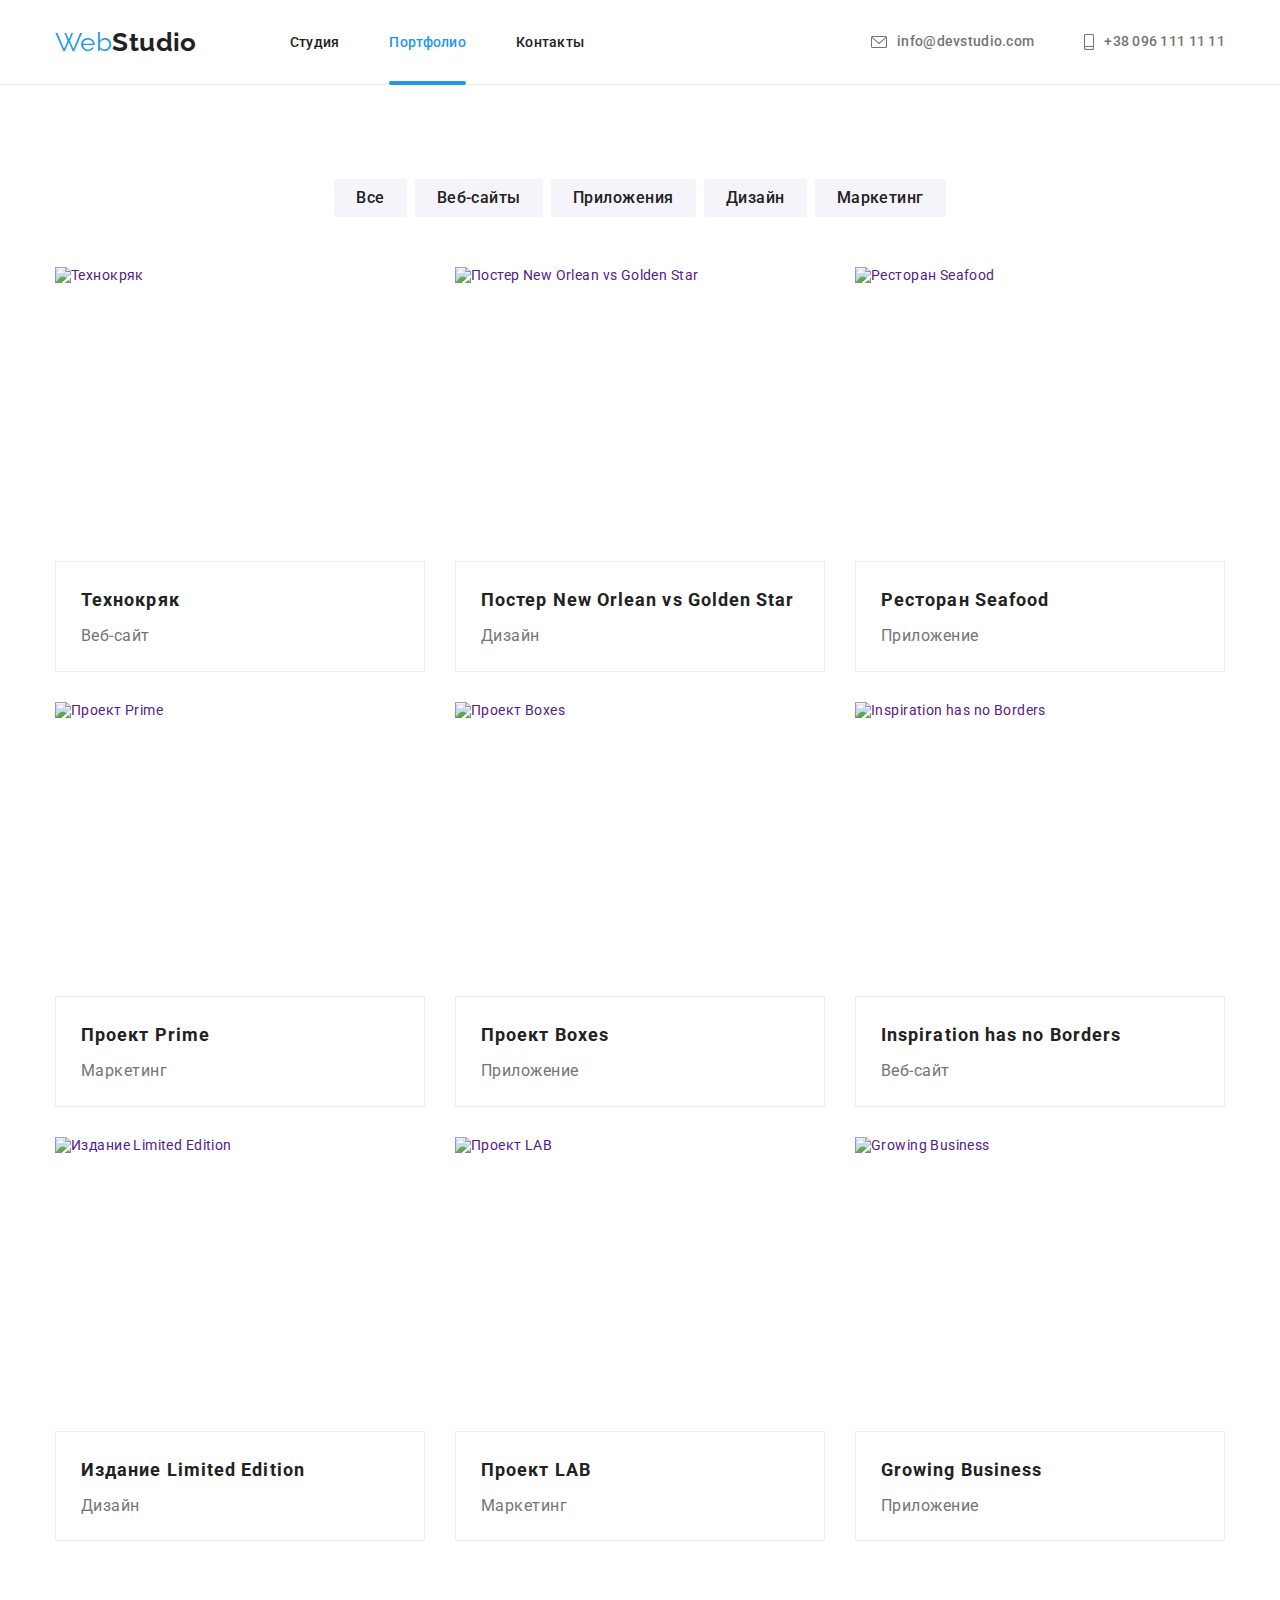
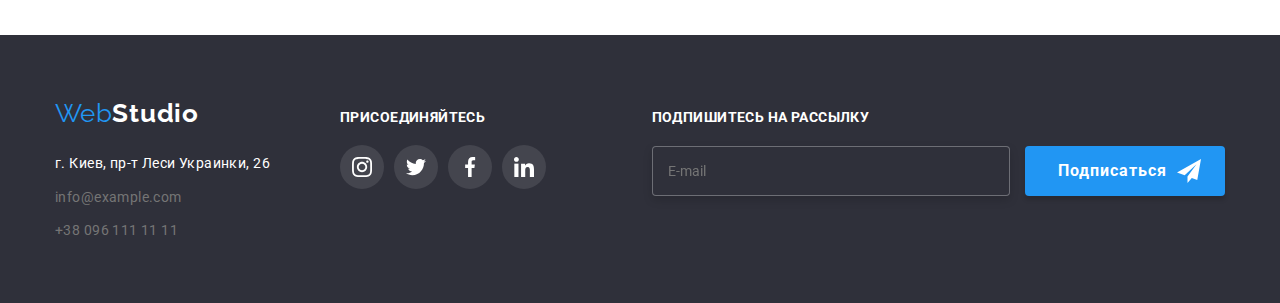
==== portfolio.html @ 35d1d3b9 "р" ====
<!DOCTYPE html>
<html lang="ru">
<head>
    <meta charset="UTF-8">
    <meta http-equiv="X-UA-Compatible" content="IE=edge">
    <meta name="viewport" content="width=device-width, initial-scale=1.0">
    
    <link rel="preconnect" href="https://fonts.googleapis.com">
    <link rel="preconnect" href="https://fonts.gstatic.com" crossorigin>
    <link href="https://fonts.googleapis.com/css2?family=Raleway:wght@700&family=Roboto:wght@400;500;700;900&display=swap" rel="stylesheet"> 
    <link rel="stylesheet" href="https://cdnjs.cloudflare.com/ajax/libs/modern-normalize/1.1.0/modern-normalize.min.css">
    
<link rel="stylesheet" href="./css/main.css">

    <title>Web-Studia-Portfolio</title>
</head>
<body>
    <header class="header-portfolio">
        <div class="container header-container">
                <nav class="portfolio-nav">
                    <a class="portfolio-nav__item" href="">
                        <span class="portfolio-nav__logo">Web</span><span class="portfolio-nav__black">Studio</span>
                    </a>
                    <ul class="portfolio-page">
                        <li class="portfolio-page__item"><a class="portfolio-page__link" href="./index.html">Студия</a> </li>
                        <li class="portfolio-page__item"><a class="portfolio" href="./portfolio.html">Портфолио</a></li>
                        <li class="portfolio-page__item"><a class="portfolio-page__link" href="">Контакты</a></li>
                    </ul>
                </nav> 
                <ul class="contact-portfolio">
                    <li class="contact-portfolio__item"><a class="contact-portfolio__contact" href="meilto:info@devstudio.com">
                        <svg class="menu-contact__email">
                            <use href="./img/sprite.svg#email"></use>
                        </svg>
                        info@devstudio.com</a></li>
                    <li class="contact-portfolio__item"><a class="contact-portfolio__contact" href="tel:+380961111111">
                        <svg class="menu-contact__phone">
                            <use href="./img/sprite.svg#phone"></use>
                        </svg>
                        +38 096 111 11 11</a>
                </ul>
        </div>
      </header>
    <main>
        <section class="section">
            <div class="container">
                <h1 class="menu-portfolio">Меню</h1>
            <ul class="portfolio-button">
                <li class="portfolio-button__item"><button class="portfolio-button__link" type="button">Все</button></li>
                <li class="portfolio-button__item"><button class="portfolio-button__link" type="button">Веб-сайты</button></li>
                <li class="portfolio-button__item"><button class="portfolio-button__link" type="button">Приложения</button></li>
                <li class="portfolio-button__item"><button class="portfolio-button__link" type="button">Дизайн</button></li>
                <li class="portfolio-button__item"><button class="portfolio-button__link" type="button">Маркетинг</button></li>
            </ul>
                        <ul class="picture-portfolio">
                            <li class="picture-portfolio__item">
                                <a class="picture-portfolio__href picture-portfolio__style" href="">
                                    <div class="picture-portfolio__link">
                                        <img class="picture-portfolio__img" src="./img/img.jpg" alt="Технокряк">
                                        <p class="picture-portfolio__description">
                                            Ресурс предлагает комплексные предложения с разным уровнем функционала и сервисов. Все это позволит посетителю получить исчерпывающие сведения о компании или частном лице.
                                        </p>
                                    </div>
                                <div class="picture-portfolio__wrap">
                                <h2 class="picture-portfolio__title">Технокряк</h2>
                                <p class="picture-portfolio__text">Веб-сайт</p>
                                </div>
                            </a>
                            </li>

                            <li class="picture-portfolio__item">
                                <a class="picture-portfolio__href picture-portfolio__style" href="">
                                    <div class="picture-portfolio__link">
                                        <img class="picture-portfolio__img" src="./img/img2.jpg" alt="Постер New Orlean vs Golden Star">
                                        <p class="picture-portfolio__description">
                                            Ресурс предлагает комплексные предложения с разным уровнем функционала и сервисов. Все это позволит посетителю получить исчерпывающие сведения о компании или частном лице.
                                        </p>
                                    </div>
                                <div class="picture-portfolio__wrap">
                                <h2 class="picture-portfolio__title">Постер New Orlean vs Golden Star</h2>
                                <p class="picture-portfolio__text">Дизайн</p>
                                </div>
                            </a>
                            </li>

                            <li class="picture-portfolio__item">
                                <a class="picture-portfolio__href picture-portfolio__style" href="">
                                    <div class="picture-portfolio__link">
                                        <img class="picture-portfolio__img" src="./img/img3.jpg" alt="Ресторан Seafood">
                                        <p class="picture-portfolio__description">
                                            Ресурс предлагает комплексные предложения с разным уровнем функционала и сервисов. Все это позволит посетителю получить исчерпывающие сведения о компании или частном лице.
                                        </p>
                                    </div>
                                <div class="picture-portfolio__wrap">
                                <h2 class="picture-portfolio__title">Ресторан Seafood</h2>
                                <p class="picture-portfolio__text">Приложение</p>
                                </div>
                            </a>
                            </li>

                            <li class="picture-portfolio__item">
                                <a class="picture-portfolio__href picture-portfolio__style" href="">
                                    <div class="picture-portfolio__link">
                                        <img class="picture-portfolio__img" src="./img/img4.jpg" alt="Проект Prime">
                                        <p class="picture-portfolio__description">
                                            Ресурс предлагает комплексные предложения с разным уровнем функционала и сервисов. Все это позволит посетителю получить исчерпывающие сведения о компании или частном лице.
                                        </p>
                                    </div>
                                <div class="picture-portfolio__wrap">
                                <h2 class="picture-portfolio__title">Проект Prime</h2>
                                <p class="picture-portfolio__text">Маркетинг</p>
                                </div>
                            </a>
                            </li>  

                            <li class="picture-portfolio__item">
                                <a class="picture-portfolio__href picture-portfolio__style" href="">
                                    <div class="picture-portfolio__link">
                                        <img class="picture-portfolio__img" src="./img/img6.jpg" alt="Проект Boxes">
                                        <p class="picture-portfolio__description">
                                            Ресурс предлагает комплексные предложения с разным уровнем функционала и сервисов. Все это позволит посетителю получить исчерпывающие сведения о компании или частном лице.
                                        </p>
                                    </div>
                                <div class="picture-portfolio__wrap">
                                <h2 class="picture-portfolio__title">Проект Boxes</h2>
                                <p class="picture-portfolio__text">Приложение</p>
                                </div>
                            </a>
                            </li>    
                            <li class="picture-portfolio__item">
                                <a class="picture-portfolio__href picture-portfolio__style" href="">
                                    <div class="picture-portfolio__link">
                                        <img class="picture-portfolio__img" src="./img/img5.jpg" alt="Inspiration has no Borders">
                                        <p class="picture-portfolio__description">
                                            Ресурс предлагает комплексные предложения с разным уровнем функционала и сервисов. Все это позволит посетителю получить исчерпывающие сведения о компании или частном лице.
                                        </p>
                                    </div>
                                <div class="picture-portfolio__wrap">
                                <h2 class="picture-portfolio__title">Inspiration has no Borders</h2>
                                <p class="picture-portfolio__text">Веб-сайт</p>
                                </div>
                            </a>
                            </li>                                                        
                            <li class="picture-portfolio__item">
                                <a class="picture-portfolio__href picture-portfolio__style" href="">
                                    <div class="picture-portfolio__link">
                                        <img class="picture-portfolio__img" src="./img/img7.jpg" alt="Издание Limited Edition">
                                        <p class="picture-portfolio__description">
                                            Ресурс предлагает комплексные предложения с разным уровнем функционала и сервисов. Все это позволит посетителю получить исчерпывающие сведения о компании или частном лице.
                                        </p>
                                    </div>
                                <div class="picture-portfolio__wrap">
                                <h2 class="picture-portfolio__title">Издание Limited Edition</h2>
                                <p class="picture-portfolio__text">Дизайн</p>
                                </div>
                            </a>
                            </li>        
                            <li class="picture-portfolio__item">
                                <a class="picture-portfolio__href picture-portfolio__style" href="">
                                    <div class="picture-portfolio__link">
                                        <img class="picture-portfolio__img" src="./img/img8.jpg" alt="Проект LAB">
                                        <p class="picture-portfolio__description">
                                            Ресурс предлагает комплексные предложения с разным уровнем функционала и сервисов. Все это позволит посетителю получить исчерпывающие сведения о компании или частном лице.
                                        </p>
                                    </div>
                                <div class="picture-portfolio__wrap">
                                <h2 class="picture-portfolio__title">Проект LAB</h2>
                                <p class="picture-portfolio__text">Маркетинг</p>
                                </div>
                            </a>
                            </li>
                            <li class="picture-portfolio__item">
                                <a class="picture-portfolio__href picture-portfolio__style" href="">
                                    <div class="picture-portfolio__link">
                                        <img class="picture-portfolio__img" src="./img/img9.jpg" alt="Growing Business">
                                        <p class="picture-portfolio__description">
                                            Ресурс предлагает комплексные предложения с разным уровнем функционала и сервисов. Все это позволит посетителю получить исчерпывающие сведения о компании или частном лице.
                                        </p>
                                    </div>
                                <div class="picture-portfolio__wrap">
                                <h2 class="picture-portfolio__title">Growing Business</h2>
                                <p class="picture-portfolio__text">Приложение</p>
                                </div>
                            </a>
                            </li> 

                    </ul>
                </div>
                </section>
    </main>
    <footer class="footer">
        <div class="container social-section">
            <div class="footer-iner">
                <a class="footer-iner__main" href="">
                    <span class="footer-iner__footer">Web</span><span class="footer-iner__white-footer">Studio</span>
                </a>
                    <address>
                        <ul class="footer-contact">
                            <li class="footer-contact__item"><a class="footer-contact__address" href="addressг.Киев,пр-тЛесиУкраинки,2">г. Киев, пр-т Леси Украинки, 26</a> </li>
                            <li class="footer-contact__item"><a class="footer-contact__contact" href="meilto:info@example.com">info@example.com</a></li>
                            <li class="footer-contact__item"><a class="footer-contact__contact" href="tel;+380961111111">+38 096 111 11 11</a>
                        </ul>
                    </address>
                </div>
                    <div class="social-wrap">
                        <p class="title-social">присоединяйтесь</p>
                    <ul class="social-footer">
                        <li class="social-footer__list">
                            <a href="" class="social-footer__link">
                                <svg class="social-footer__icon">
                                    <use href="./img/sprite.svg#instagram"></use>
                                </svg>
                            </a>
                        </li>
                        <li class="social-footer__list">
                            <a href="" class="social-footer__link">
                                <svg class="social-footer__icon">
                                    <use  href="./img/sprite.svg#twitter"></use>
                                </svg>
                            </a>
                        </li>
                        <li class="social-footer__list">
                            <a href="" class="social-footer__link">
                                <svg class="social-footer__icon">
                                    <use href="./img/sprite.svg#faceebok"></use>
                                </svg>
                            </a>
                        </li>
                        <li class="social-footer__icon">
                            <a href="" class="social-footer__link">
                                <svg class="social-footer__icon">
                                    <use  href="./img/sprite.svg#linkedin"></use>
                                </svg>
                            </a>
                        </li>
                    </ul>
                    </div>
                    <form class="subscride">
                            <p class="subscride__text">Подпишитесь на рассылку</p>
                            <label for="email"></label>     
                                <input class="subscride__input" type="email" name="email" id="email" placeholder="E-mail">
                            <button type="submit" class="subscride__button">
                               <span class="subscride__click">Подписаться
                                   <svg class="subscride__icon">
                                       <use href="./img/sprite.svg#subscribe"></use>
                                   </svg>
                               </span>
                            </button>
                    </form>
        </div>
    </footer>

</body>
---- css/main.css ----
/* base*/
:root {
  --main-font:"Raleway", sans-serif;
  --title-font: "Roboto", sans-serif;
  --text-color: #212121 ;
  --title-color: #FFFFFF;
  --main-color: #757575;
  --accent-color: #2196F3;
  --work-fon:#2F303ACC;
  --button-color: #F5F4FA;
  --rgba-color:rgba(255, 255, 255, 0.6);
  --icon-color: #AFB1B8;
  --fon-color:#2F303A;
  --border-header:#ECECEC;
  --picture-fon:#2196F3E5;
  --border-picture: #EEEEEE;
  --modal-color:#0000001A;
  --button-modal:#188CE8;
}

body {
  font-family: "Roboto", sans-serif;
  /*font-family: 'Raleway', sans-serif;*/
  color: var(--text-color);
  background-color: var(--title-color);
  font-size: 14px;
  letter-spacing: 0.03em;
}

*,
*::before,
*::after {
  -webkit-box-sizing: border-box;
          box-sizing: border-box;
}

ul {
  padding: 0;
  margin: 0;
  list-style-type: none;
}

h1, h2, h3, h4, h5, h6, p {
  padding: 0;
  margin: 0;
}

.container {
  width: 1200px;
  padding-left: 15px;
  padding-right: 15px;
  margin-left: auto;
  margin-right: auto;
}

.section {
  padding: 94px 0;
}

/* components*/
.logo-nav {
  display: -webkit-box;
  display: -ms-flexbox;
  display: flex;
  -webkit-box-align: center;
      -ms-flex-align: center;
          align-items: center;
}
.logo-nav__item {
  display: inline-block;
  margin-right: 93px;
  text-decoration: none;
  padding-top: 24px;
  padding-bottom: 24px;
}
.logo-nav__logo {
  font-family: "Raleway", sans-serif;
  font-size: 26px;
  line-height: 1.2;
  -ms-flex-negative: 0;
      flex-shrink: 0;
  color: var(--accent-color);
}
.logo-nav__black {
  font-weight: 700;
  font-family: "Raleway", sans-serif;
  font-size: 26px;
  Line-height: 1.4;
  color: var(--text-color);
}

/* CLIENT-SEC */
.client-section {
  background-color: var(--title-color);
  padding-top: 94px;
  padding-bottom: 94px;
}

.client {
  font-style: normal;
  font-weight: 700;
  font-size: 36px;
  line-height: 42px;
  text-align: center;
  margin-bottom: 50px;
}
.client__form {
  display: -webkit-box;
  display: -ms-flexbox;
  display: flex;
  -webkit-box-pack: justify;
      -ms-flex-pack: justify;
          justify-content: space-between;
}
.client__list:not(:last-child) {
  margin-right: 30px;
}
.client__link {
  display: -webkit-box;
  display: -ms-flexbox;
  display: flex;
  -webkit-box-pack: center;
      -ms-flex-pack: center;
          justify-content: center;
  -webkit-box-align: center;
      -ms-flex-align: center;
          align-items: center;
  width: 170px;
  height: 90px;
  color: var(--accent-color);
  border: 1px solid var(--icon-color);
  border-radius: 4px;
  -webkit-transition: border 250ms cubic-bezier(0.4, 0, 0.2, 1);
  transition: border 250ms cubic-bezier(0.4, 0, 0.2, 1);
}
.client__link:hover, .client__link:focus {
  fill: var(--accent-color);
  border-color: var(--accent-color);
  outline: none;
}
.client__icon {
  fill: var(--icon-color);
  -webkit-transition: fill 250ms cubic-bezier(0.4, 0, 0.2, 1);
  transition: fill 250ms cubic-bezier(0.4, 0, 0.2, 1);
}
.client__icon:hover, .client__icon:focus {
  fill: var(--accent-color);
  outline: none;
}
.client__link:hover .client__icon, .client__link:focus .client__icon {
  fill: var(--accent-color);
}

/* CLIENT-SEC */
.modal {
  position: fixed;
  top: 0;
  left: 0;
  width: 100%;
  height: 100%;
  background-color: var(--modal-color);
  z-index: 20;
  opacity: 1;
  -webkit-box-shadow: 0px 1px 3px rgba(0, 0, 0, 0.12), 0px 1px 1px rgba(0, 0, 0, 0.14), 0px 2px 1px rgba(0, 0, 0, 0.2);
          box-shadow: 0px 1px 3px rgba(0, 0, 0, 0.12), 0px 1px 1px rgba(0, 0, 0, 0.14), 0px 2px 1px rgba(0, 0, 0, 0.2);
  border-radius: 4px;
  -webkit-transition: opacity 250ms cubic-bezier(0.4, 0, 0.2, 1) 250ms;
  transition: opacity 250ms cubic-bezier(0.4, 0, 0.2, 1) 250ms;
}
.modal.is-hidden {
  opacity: 0;
  pointer-events: none;
}
.modal.is-hidden .modal-inner {
  -webkit-transform: translate(-50%, -50%) scale(0, 9);
          transform: translate(-50%, -50%) scale(0, 9);
}

.modal-inner {
  position: absolute;
  padding: 40px;
  left: 50%;
  top: 50%;
  -webkit-transform: translate(-50%, -50%) scale(1);
          transform: translate(-50%, -50%) scale(1);
  z-index: 30;
  max-width: 528px;
  width: 100%;
  height: 581px;
  background-color: var(--title-color);
  -webkit-transition: -webkit-transform 250ms cubic-bezier(0.4, 0, 0.2, 1) 250ms;
  transition: -webkit-transform 250ms cubic-bezier(0.4, 0, 0.2, 1) 250ms;
  transition: transform 250ms cubic-bezier(0.4, 0, 0.2, 1) 250ms;
  transition: transform 250ms cubic-bezier(0.4, 0, 0.2, 1) 250ms, -webkit-transform 250ms cubic-bezier(0.4, 0, 0.2, 1) 250ms;
}
.modal-inner__button {
  position: absolute;
  top: 8px;
  right: 8px;
  width: 30px;
  height: 30px;
  background: var(--title-color);
  fill: #000000;
  border: 1px solid rgba(0, 0, 0, 0.1);
  -webkit-box-sizing: border-box;
          box-sizing: border-box;
  border-radius: 50%;
  -webkit-transition: fill 250ms cubic-bezier(0.4, 0, 0.2, 1) 250ms;
  transition: fill 250ms cubic-bezier(0.4, 0, 0.2, 1) 250ms;
}
.modal-inner__button:hover, .modal-inner__button:focus {
  fill: var(--accent-color);
}
.modal-inner__svg {
  width: 11px;
  height: 11px;
  color: var(--text-color);
  -webkit-transition: color 250ms cubic-bezier(0.4, 0, 0.2, 1) 250ms;
  transition: color 250ms cubic-bezier(0.4, 0, 0.2, 1) 250ms;
}
.modal-inner__svg:hover .modal-inner__svg:focus {
  color: var(--accent-color);
}

.modal-form__title {
  font-weight: 700;
  font-size: 20px;
  line-height: 1.15;
  text-align: center;
  letter-spacing: 0.03em;
  color: var(--text-color);
  z-index: 2;
}

/* form-field */
.form-field {
  margin-top: 10px;
  position: relative;
  display: block;
  /* form-field */
}
.form-field .form-field__label {
  color: var(--main-color);
  display: block;
  margin-bottom: 5px;
  font-size: 12px;
  line-height: 1.2;
  /* identical to box height */
  letter-spacing: 0.01em;
  margin-top: 10px;
}
.form-field__input {
  -webkit-box-sizing: border-box;
          box-sizing: border-box;
  width: 100%;
  height: 40px;
  margin-bottom: 10px;
  padding: 11px 12px 11px 42px;
  color: var(--main-color);
  border: 1px solid rgba(33, 33, 33, 0.2);
  border-radius: 4px;
  -webkit-transition: border 250ms cubic-bezier(0.4, 0, 0.2, 1);
  transition: border 250ms cubic-bezier(0.4, 0, 0.2, 1);
  resize: none;
  cursor: pointer;
  display: -webkit-box;
  display: -ms-flexbox;
  display: flex;
  -webkit-box-align: center;
      -ms-flex-align: center;
          align-items: center;
}
.form-field__icon {
  position: absolute;
  top: 31px;
  left: 12px;
  width: 18px;
  height: 18px;
  pointer-events: none;
  color: var(--main-color);
  -webkit-transition: fill 250ms cubic-bezier(0.4, 0, 0.2, 1);
  transition: fill 250ms cubic-bezier(0.4, 0, 0.2, 1);
}
.form-field__input:focus {
  border-color: var(--accent-color);
  outline: none;
}
.form-field__icon:focus {
  fill: var(--accent-color);
  outline: none;
}
.form-field__input:focus + .form-field__icon {
  fill: var(--accent-color);
}
.form-field__texrea {
  padding: 12px 16px;
  resize: none;
  width: 448px;
  height: 120px;
  border: 1px solid rgba(33, 33, 33, 0.2);
  -webkit-box-sizing: border-box;
          box-sizing: border-box;
  border-radius: 4px;
}
.form-field__texrea:focus {
  border-color: var(--accent-color);
  outline: none;
}
.form-field__textarea {
  resize: none;
  width: 448px;
  height: 120px;
  border: 1px solid rgba(33, 33, 33, 0.2);
  -webkit-box-sizing: border-box;
          box-sizing: border-box;
  border-radius: 4px;
}

/* treaty */
.modal-treaty {
  margin-top: 20px;
  /* treaty */
}
.modal-treaty__treaty {
  display: -webkit-box;
  display: -ms-flexbox;
  display: flex;
  -webkit-box-align: center;
      -ms-flex-align: center;
          align-items: center;
  margin-left: 13px;
  margin-bottom: 20px;
  font-size: 14px;
  line-height: 1.714;
  letter-spacing: 0.03em;
  color: var(--main-color);
  cursor: pointer;
}
.modal-treaty__checkbox {
  position: absolute;
  -webkit-appearance: none;
  -moz-appearance: none;
  appearance: none;
}
.modal-treaty__icon {
  display: inline-block;
  width: 16px;
  height: 16px;
  margin-right: 8px;
  border: solid 2px var(--text-color);
  border-radius: 2px;
}
.modal-treaty__checkbox:checked + .modal-treaty__icon {
  border-color: var(--accent-color);
  background-image: url("../img/icons.svg/icon check.svg");
  background-size: contain;
  background-origin: border-box;
}
.modal-treaty__contract {
  margin-left: 5px;
  font-size: 14px;
  line-height: 1.7;
  /* identical to box height, or 171% */
  letter-spacing: 0.03em;
  color: var(--accent-color);
}
.modal-treaty__button {
  font-weight: 700;
  font-size: 16px;
  line-height: 1.9;
  display: -webkit-box;
  display: -ms-flexbox;
  display: flex;
  -webkit-box-align: center;
      -ms-flex-align: center;
          align-items: center;
  text-align: center;
  letter-spacing: 0.06em;
  cursor: pointer;
  border: 0;
  margin-top: 30px;
  padding: 10px 55px;
  margin: auto;
  color: var(--title-color);
  background-color: var(--accent-color);
  -webkit-box-shadow: 0px 4px 4px rgba(0, 0, 0, 0.15);
          box-shadow: 0px 4px 4px rgba(0, 0, 0, 0.15);
  border-radius: 4px;
  -webkit-transition: background-color 250ms cubic-bezier(0.4, 0, 0.2, 1);
  transition: background-color 250ms cubic-bezier(0.4, 0, 0.2, 1);
}
.modal-treaty__button:hover {
  background-color: var(--button-modal);
}

/* treaty */
.href-treaty {
  color: var(--accent-color);
}

/* MODAL-SECTION */
/* SOCIAL */
.social {
  display: -webkit-box;
  display: -ms-flexbox;
  display: flex;
  -webkit-box-pack: justify;
      -ms-flex-pack: justify;
          justify-content: space-between;
}
.social__link {
  width: 44px;
  height: 44px;
  display: -webkit-box;
  display: -ms-flexbox;
  display: flex;
  -webkit-box-pack: center;
      -ms-flex-pack: center;
          justify-content: center;
  -webkit-box-align: center;
      -ms-flex-align: center;
          align-items: center;
  background-color: var(--title-color);
  border-radius: 50%;
  -webkit-transition: background-color 250ms cubic-bezier(0.4, 0, 0.2, 1);
  transition: background-color 250ms cubic-bezier(0.4, 0, 0.2, 1);
}
.social__link:hover, .social__link:focus {
  background-color: var(--accent-color);
  outline: none;
}
.social__link:hover .social__icon, .social__link:focus .social__icon {
  fill: var(--title-color);
}
.social__icon {
  width: 20px;
  height: 20px;
  fill: var(--icon-color);
}
.social__icon:hover {
  fill: var(--title-color);
}

/* social-FOOTER */
.social-section {
  display: -webkit-box;
  display: -ms-flexbox;
  display: flex;
  -webkit-box-align: baseline;
      -ms-flex-align: baseline;
          align-items: baseline;
}

.footer-iner {
  -webkit-box-pack: justify;
      -ms-flex-pack: justify;
          justify-content: space-between;
  -ms-flex-wrap: wrap;
      flex-wrap: wrap;
  margin-right: 70px;
}

/* SOCIAL-FOOTER */
/* layout*/
.menu-command {
  background-color: var(--button-color);
}

.command {
  font-weight: 700;
  font-size: 36px;
  text-align: center;
  color: var(--text-color);
  margin-bottom: 50px;
}
.command__main {
  display: -webkit-box;
  display: -ms-flexbox;
  display: flex;
}
.command__item {
  background: var(--title-color);
  /* material shadow v1 */
  -webkit-box-shadow: 0px 1px 3px rgba(0, 0, 0, 0.12), 0px 1px 1px rgba(0, 0, 0, 0.14), 0px 2px 1px rgba(0, 0, 0, 0.2);
          box-shadow: 0px 1px 3px rgba(0, 0, 0, 0.12), 0px 1px 1px rgba(0, 0, 0, 0.14), 0px 2px 1px rgba(0, 0, 0, 0.2);
  border-radius: 0px 0px 4px 4px;
}
.command__item:not(:last-child) {
  margin-right: 30px;
}
.command__img {
  display: block;
  max-width: 100%;
  height: auto;
}
.command__wrap {
  padding: 30px 32px;
}
.command__name {
  font-weight: 500;
  font-size: 16px;
  line-height: 1.2;
  /* identical to box height */
  text-align: center;
  margin-bottom: 10px;
  color: var(--text-color);
}
.command__profession {
  font-size: 16px;
  line-height: 1.2;
  /* identical to box height */
  text-align: center;
  color: var(--main-color);
  margin-bottom: 16px;
}

.description {
  display: -webkit-box;
  display: -ms-flexbox;
  display: flex;
  -webkit-box-pack: center;
      -ms-flex-pack: center;
          justify-content: center;
}
.description__item {
  width: calc((100% - 90px) / 4);
}
.description__svg {
  display: -webkit-box;
  display: -ms-flexbox;
  display: flex;
  -webkit-box-pack: center;
      -ms-flex-pack: center;
          justify-content: center;
  -webkit-box-align: center;
      -ms-flex-align: center;
          align-items: center;
  padding: 25px 100px;
  margin-bottom: 30px;
  background-color: var(--button-color);
  border-radius: 4px;
}
.description__link {
  font-size: 14px;
  font-weight: 700;
  line-height: 1.1;
  color: var(--text-color);
  text-transform: uppercase;
  margin-bottom: 10px;
  -webkit-box-align: center;
      -ms-flex-align: center;
          align-items: center;
}
.description__text {
  line-height: 1.7;
  /* or 171% */
  -webkit-box-align: center;
      -ms-flex-align: center;
          align-items: center;
  color: var(--main-color);
}
.description__item {
  list-style-type: none;
}
.description__text {
  line-height: 1.7;
  /* or 171% */
  color: var(--main-color);
}

.work {
  padding-top: 0;
  padding-bottom: 90px;
}
.work .work__case {
  font-weight: 700;
  font-size: 36px;
  line-height: 1.2;
  text-align: center;
  color: var(--text-color);
  margin-bottom: 50px;
  color: var(--text-color);
}
.work__main {
  display: -webkit-box;
  display: -ms-flexbox;
  display: flex;
  -webkit-box-pack: justify;
      -ms-flex-pack: justify;
          justify-content: space-between;
}
.work__item {
  display: -webkit-box;
  display: -ms-flexbox;
  display: flex;
  -webkit-box-orient: vertical;
  -webkit-box-direction: normal;
      -ms-flex-direction: column;
          flex-direction: column;
  -ms-flex-wrap: wrap;
      flex-wrap: wrap;
  position: relative;
}
.work__item:not(:last-child) {
  margin-right: 30px;
}
.work__img {
  position: relative;
  display: block;
  max-width: 100%;
  height: auto;
}
.work__border {
  width: 100%;
  height: 70px;
  position: absolute;
  background-color: var(--work-fon);
  z-index: 1;
  bottom: 0;
}
.work__link {
  display: block;
  position: absolute;
  left: 85px;
  bottom: 27px;
  font-style: normal;
  font-weight: 700;
  font-size: 14px;
  line-height: 1.1;
  text-align: center;
  letter-spacing: 0.03em;
  text-transform: uppercase;
  color: var(--title-color);
}

.footer {
  background-color: var(--fon-color);
  padding-top: 60px;
  padding-bottom: 60px;
}

.social-section {
  display: -webkit-box;
  display: -ms-flexbox;
  display: flex;
  -webkit-box-align: baseline;
      -ms-flex-align: baseline;
          align-items: baseline;
}

.footer-iner {
  -webkit-box-pack: justify;
      -ms-flex-pack: justify;
          justify-content: space-between;
  -ms-flex-wrap: wrap;
      flex-wrap: wrap;
  margin-right: 70px;
}
.footer-iner__main {
  display: inline-block;
  margin-bottom: 20px;
  text-decoration: none;
}
.footer-iner__footer {
  font-family: "Raleway", sans-serif;
  font-size: 26px;
  line-height: 1.2;
  -ms-flex-negative: 0;
      flex-shrink: 0;
  color: var(--accent-color);
}
.footer-iner__white-footer {
  font-weight: 700;
  font-family: "Raleway", sans-serif;
  font-size: 26px;
  line-height: 1.4;
  letter-spacing: 0.03em;
  color: var(--title-color);
}

.footer-contact__item:not(:last-child) {
  margin-bottom: 10px;
}
.footer-contact__item {
  font-style: normal;
}
.footer-contact__address {
  line-height: 1.7;
  cursor: default;
  font-style: normal;
  text-decoration: none;
  /* or 171% */
  color: var(--title-color);
}
.footer-contact__contact {
  line-height: 1.7;
  color: var(--main-color);
  font-style: normal;
  -webkit-transition: color 250ms cubic-bezier(0.4, 0, 0.2, 1) 250ms;
  transition: color 250ms cubic-bezier(0.4, 0, 0.2, 1) 250ms;
  text-decoration: none;
}
.footer-contact__contact:hover, .footer-contact__contact:focus {
  color: var(--accent-color);
}

/* SOCIAL FOOTER */
.social-wrap {
  display: -webkit-box;
  display: -ms-flexbox;
  display: flex;
  -webkit-box-orient: vertical;
  -webkit-box-direction: normal;
      -ms-flex-direction: column;
          flex-direction: column;
}

.title-social {
  font-style: normal;
  font-weight: 700;
  font-size: 14px;
  line-height: 16px;
  letter-spacing: 0.03em;
  text-transform: uppercase;
  /* SOCIAL-TITLE */
  margin-bottom: 20px;
  /* SOCIAL-TITLE */
  color: var(--title-color);
}

.social-footer {
  display: -webkit-box;
  display: -ms-flexbox;
  display: flex;
}
.social-footer__link {
  width: 44px;
  height: 44px;
  display: -webkit-box;
  display: -ms-flexbox;
  display: flex;
  -webkit-box-pack: center;
      -ms-flex-pack: center;
          justify-content: center;
  -webkit-box-align: center;
      -ms-flex-align: center;
          align-items: center;
  background-color: rgba(255, 255, 255, 0.1);
  border-radius: 50%;
  -webkit-transition: background-color 250ms cubic-bezier(0.4, 0, 0.2, 1);
  transition: background-color 250ms cubic-bezier(0.4, 0, 0.2, 1);
}
.social-footer__link:hover, .social-footer__link:focus {
  background-color: var(--accent-color);
  outline: none;
}
.social-footer__link:hover .social-footer__icon, .social-footer__link:focus .social-footer__icon {
  fill: var(--title-color);
}
.social-footer__list {
  margin-right: 10px;
}
.social-footer__icon {
  width: 20px;
  height: 20px;
  fill: var(--title-color);
}
.social-footer__icon:hover {
  fill: var(--title-color);
}

/* SOCIAL FOOTER */
/* footer-subscribe*/
.subscride {
  margin-left: auto;
}
.subscride__text {
  font-weight: 700;
  font-size: 14px;
  line-height: 1.1;
  letter-spacing: 0.03em;
  text-transform: uppercase;
  color: var(--title-color);
  margin-bottom: 20px;
}
.subscride__input {
  padding: 15px 15px;
  width: 358px;
  height: 50px;
  background-color: var(--fon-color);
  color: var(--title-color);
  border: 1px solid rgba(255, 255, 255, 0.3);
  -webkit-box-sizing: border-box;
          box-sizing: border-box;
  -webkit-filter: drop-shadow(0px 4px 4px rgba(0, 0, 0, 0.15));
          filter: drop-shadow(0px 4px 4px rgba(0, 0, 0, 0.15));
  border-radius: 4px;
  -webkit-transition: border 250ms cubic-bezier(0.4, 0, 0.2, 1);
  transition: border 250ms cubic-bezier(0.4, 0, 0.2, 1);
}
.subscride__input:focus {
  border-color: var(--accent-color);
  outline: none;
}
.subscride__button {
  width: 200px;
  height: 50px;
  background: var(--accent-color);
  -webkit-box-shadow: 0px 4px 4px rgba(0, 0, 0, 0.15);
          box-shadow: 0px 4px 4px rgba(0, 0, 0, 0.15);
  border-radius: 4px;
  border: var(--accent-color);
  margin-left: 12px;
}
.subscride__click {
  font-weight: 700;
  font-size: 16px;
  line-height: 1.9;
  /* identical to box height, or 188% */
  display: -webkit-box;
  display: -ms-flexbox;
  display: flex;
  -webkit-box-align: center;
      -ms-flex-align: center;
          align-items: center;
  text-align: center;
  letter-spacing: 0.06em;
  color: var(--title-color);
  margin-left: 27px;
}
.subscride__icon {
  height: 24px;
  width: 24px;
  margin-left: 10px;
}

/* footer-subscribe */
/* MODAL SECTION */
.header-portfolio {
  border-bottom: 1px solid var(--border-header);
}

.portfolio-nav {
  display: -webkit-box;
  display: -ms-flexbox;
  display: flex;
  -webkit-box-align: center;
      -ms-flex-align: center;
          align-items: center;
}
.portfolio-nav__item {
  display: inline-block;
  margin-right: 93px;
  padding-top: 24px;
  padding-bottom: 24px;
  text-decoration: none;
}
.portfolio-nav__logo {
  Font-family: "Raleway", sans-serif;
  font-size: 26px;
  line-height: 1.2;
  -ms-flex-negative: 0;
      flex-shrink: 0;
  color: var(--accent-color);
}
.portfolio-nav__black {
  font-weight: 700;
  font-family: "Raleway", sans-serif;
  font-size: 26px;
  Line-height: 1.4;
  color: var(--text-color);
  -ms-flex-negative: 0;
      flex-shrink: 0;
}

.portfolio-page {
  display: -webkit-box;
  display: -ms-flexbox;
  display: flex;
  -webkit-box-align: center;
      -ms-flex-align: center;
          align-items: center;
}
.portfolio-page__item {
  display: -webkit-inline-box;
  display: -ms-inline-flexbox;
  display: inline-flex;
  -ms-flex-wrap: wrap;
      flex-wrap: wrap;
  padding-top: 32px;
  padding-bottom: 32px;
}
.portfolio-page__item:not(:last-child) {
  margin-right: 50px;
}
.portfolio-page__link {
  font-weight: 500;
  line-height: 1.1;
  letter-spacing: 0.02em;
  color: var(--text-color);
  display: inline-block;
  white-space: nowrap;
  -ms-flex-wrap: wrap;
      flex-wrap: wrap;
  text-decoration: none;
}

.portfolio {
  position: relative;
  font-weight: 500;
  line-height: 1.1;
  letter-spacing: 0.02em;
  color: var(--accent-color);
  display: inline-block;
  white-space: nowrap;
  -ms-flex-wrap: wrap;
      flex-wrap: wrap;
  text-decoration: none;
  -webkit-transition-property: color;
  transition-property: color;
  -webkit-transition-delay: 250ms;
          transition-delay: 250ms;
}
.portfolio::after {
  margin-top: 31px;
  position: absolute;
  display: block;
  width: 100%;
  height: 4px;
  background-color: var(--accent-color);
  border-radius: 2px;
  content: "";
  opacity: 0;
}
.portfolio::after {
  opacity: 1;
}

.contact-portfolio {
  display: -webkit-box;
  display: -ms-flexbox;
  display: flex;
  -webkit-box-align: center;
      -ms-flex-align: center;
          align-items: center;
  margin-left: auto;
}
.contact-portfolio__item {
  display: -webkit-box;
  display: -ms-flexbox;
  display: flex;
  -webkit-box-flex: 1;
      -ms-flex-positive: 1;
          flex-grow: 1;
  padding-top: 32px;
  padding-bottom: 32px;
}
.contact-portfolio__item:not(:last-child) {
  margin-right: 50px;
}
.contact-portfolio__contact {
  display: -webkit-box;
  display: -ms-flexbox;
  display: flex;
  -webkit-box-align: center;
      -ms-flex-align: center;
          align-items: center;
  font-weight: 500;
  line-height: 1.1;
  letter-spacing: 0.02em;
  color: var(--main-color);
  text-decoration: none;
  font-style: normal;
  -webkit-transition: color 250ms cubic-bezier(0.4, 0, 0.2, 1);
  transition: color 250ms cubic-bezier(0.4, 0, 0.2, 1);
  /* or 171% */
}
.contact-portfolio__contact:hover, .contact-portfolio__contact:focus {
  color: var(--accent-color);
}

.header {
  border-bottom: var(--title-color);
}

.header-container {
  display: -webkit-box;
  display: -ms-flexbox;
  display: flex;
  -webkit-box-align: center;
      -ms-flex-align: center;
          align-items: center;
}

.logo-nav {
  display: -webkit-box;
  display: -ms-flexbox;
  display: flex;
  -webkit-box-align: center;
      -ms-flex-align: center;
          align-items: center;
}
.logo-nav__item {
  display: inline-block;
  margin-right: 93px;
  text-decoration: none;
  padding-top: 24px;
  padding-bottom: 24px;
}
.logo-nav__logo {
  font-family: "Raleway", sans-serif;
  font-size: 26px;
  line-height: 1.2;
  -ms-flex-negative: 0;
      flex-shrink: 0;
  color: var(--accent-color);
}
.logo-nav__black {
  font-weight: 700;
  font-family: "Raleway", sans-serif;
  font-size: 26px;
  Line-height: 1.4;
  color: var(--text-color);
}

.menu-page {
  display: -webkit-box;
  display: -ms-flexbox;
  display: flex;
}
.menu-page__item {
  padding-top: 32px;
  padding-bottom: 32px;
}
.menu-page__item:not(:last-child) {
  margin-right: 50px;
}
.menu-page__page {
  position: relative;
  font-weight: 500;
  line-height: 1.1;
  letter-spacing: 0.02em;
  color: var(--text-color);
  display: inline-block;
  white-space: nowrap;
  -ms-flex-wrap: wrap;
      flex-wrap: wrap;
  text-decoration: none;
}
.menu-page__list {
  font-weight: 500;
  line-height: 1.1;
  letter-spacing: 0.02em;
  color: var(--text-color);
  text-decoration: none;
}
.menu-page__studio {
  position: relative;
  font-weight: 500;
  line-height: 1.1;
  letter-spacing: 0.02em;
  color: var(--accent-color);
  display: inline-block;
  white-space: nowrap;
  -ms-flex-wrap: wrap;
      flex-wrap: wrap;
  text-decoration: none;
  -webkit-transition-property: color;
  transition-property: color;
}
.menu-page__studio::after {
  margin-top: 31px;
  position: absolute;
  display: block;
  width: 100%;
  height: 4px;
  background-color: var(--accent-color);
  border-radius: 2px;
  content: "";
}
.menu-page__studio::after {
  opacity: 1;
}

.menu-contact {
  display: -webkit-box;
  display: -ms-flexbox;
  display: flex;
  -webkit-box-align: center;
      -ms-flex-align: center;
          align-items: center;
  margin-left: auto;
}
.menu-contact__item {
  padding-top: 32px;
  padding-bottom: 32px;
}
.menu-contact__item:not(:last-child) {
  margin-right: 50px;
}
.menu-contact__header {
  display: -webkit-box;
  display: -ms-flexbox;
  display: flex;
  -webkit-box-align: center;
      -ms-flex-align: center;
          align-items: center;
  font-weight: 500;
  line-height: 1.1;
  letter-spacing: 0.02em;
  color: var(--main-color);
  font-style: normal;
  text-decoration: none;
  -webkit-transition: color 250ms cubic-bezier(0.4, 0, 0.2, 1);
  transition: color 250ms cubic-bezier(0.4, 0, 0.2, 1);
  white-space: nowrap;
}
.menu-contact__header:hover, .menu-contact__header:focus {
  color: var(--accent-color);
}
.menu-contact__email {
  width: 16px;
  height: 12px;
  margin-right: 10px;
  fill: currentColor;
}
.menu-contact__phone {
  width: 10px;
  height: 16px;
  margin-right: 10px;
  fill: currentColor;
}

.hero-section {
  position: absolute;
  width: 1600px;
  height: 600px;
  margin: auto;
  background-image: -webkit-gradient(linear, left top, left bottom, from(rgba(47, 48, 58, 0.4)), to(rgba(47, 48, 58, 0.4))), url(../img/hero.jpg);
  background-image: linear-gradient(rgba(47, 48, 58, 0.4), rgba(47, 48, 58, 0.4)), url(../img/hero.jpg);
  background-repeat: repeat;
  background-size: cover;
  padding-top: 200px;
  padding-bottom: 200px;
  text-align: center;
}
.hero-section__title {
  max-width: 696px;
  font-size: 44px;
  line-height: 1.4;
  margin: 0 auto 30px;
  text-align: center;
}
.hero-section__button {
  font-weight: 700;
  font-size: 16px;
  line-height: 1.9;
  display: -webkit-box;
  display: -ms-flexbox;
  display: flex;
  -webkit-box-align: center;
      -ms-flex-align: center;
          align-items: center;
  text-align: center;
  letter-spacing: 0.06em;
  cursor: pointer;
  border: 0;
  padding: 10px 32px;
  margin: auto;
  border-radius: 4px;
  color: var(--title-color);
  background-color: var(--accent-color);
}

.title {
  font-weight: 900;
  font-size: 44px;
  line-height: 1.4;
  /* or 136% */
  text-align: center;
  letter-spacing: 0.06em;
  text-transform: uppercase;
  color: var(--title-color);
}

.menu-portfolio {
  font-weight: 700;
  font-size: 36px;
  line-height: 1.2;
  text-align: center;
  text-transform: uppercase;
  color: var(--text-color);
  list-style-type: none;
  position: absolute;
  width: 1px;
  height: 1px;
  margin: -1px;
  padding: 0;
  overflow: hidden;
  border: 0;
  clip: rect(0 0 0 0);
}

.portfolio-button {
  display: -webkit-box;
  display: -ms-flexbox;
  display: flex;
  -webkit-box-pack: center;
      -ms-flex-pack: center;
          justify-content: center;
  margin-bottom: 50px;
  list-style-type: none;
}
.portfolio-button__item {
  background: var(--button-color);
  border-radius: 4px;
}
.portfolio-button__item:not(:last-child) {
  margin-right: 8px;
}
.portfolio-button__link {
  font-family: "Roboto", sans-serif;
  font-weight: 500;
  font-size: 16px;
  cursor: pointer;
  line-height: 1.6;
  text-align: center;
  letter-spacing: 0.03em;
  color: var(--text-color);
  background-color: var(--button-color);
  border-radius: 4px;
  border: var(--title-color);
  padding: 6px 22px;
  -webkit-transition: background-color 250ms cubic-bezier(0.4, 0, 0.2, 1);
  transition: background-color 250ms cubic-bezier(0.4, 0, 0.2, 1);
}
.portfolio-button__link:hover, .portfolio-button__link:focus {
  color: var(--title-color);
  background-color: var(--accent-color);
}

.picture-portfolio {
  display: -webkit-box;
  display: -ms-flexbox;
  display: flex;
  -ms-flex-wrap: wrap;
      flex-wrap: wrap;
}
.picture-portfolio__item {
  margin-right: 30px;
  margin-bottom: 30px;
  width: 370px;
}
.picture-portfolio__href:hover .picture-portfolio__link {
  display: block;
}
.picture-portfolio__style {
  text-decoration: none;
}
.picture-portfolio__link {
  position: relative;
  overflow: hidden;
}
.picture-portfolio__img {
  display: block;
  width: 370px;
  height: 294px;
}
.picture-portfolio__description {
  position: absolute;
  left: 0;
  top: 0;
  width: 100%;
  height: 100%;
  background-color: var(--picture-fon);
  padding: 63px 24px;
  font-size: 18px;
  line-height: 1.556;
  letter-spacing: 0.03em;
  color: var(--title-color);
  -webkit-transform: translateY(101%);
          transform: translateY(101%);
  -webkit-transition: -webkit-transform 250ms cubic-bezier(0.4, 0, 0.2, 1);
  transition: -webkit-transform 250ms cubic-bezier(0.4, 0, 0.2, 1);
  transition: transform 250ms cubic-bezier(0.4, 0, 0.2, 1);
  transition: transform 250ms cubic-bezier(0.4, 0, 0.2, 1), -webkit-transform 250ms cubic-bezier(0.4, 0, 0.2, 1);
}
.picture-portfolio__href:hover .picture-portfolio__description, .picture-portfolio__href:focus .picture-portfolio__description {
  -webkit-transform: translateY(0%);
          transform: translateY(0%);
}
.picture-portfolio__href {
  display: block;
  -webkit-transition: 250ms cubic-bezier(0.4, 0, 0.2, 1);
  transition: 250ms cubic-bezier(0.4, 0, 0.2, 1);
}
.picture-portfolio__href:hover, .picture-portfolio__href:focus {
  -webkit-box-shadow: 0px 1px 1px rgba(0, 0, 0, 0.12), 0px 4px 4px rgba(0, 0, 0, 0.06), 1px 4px 6px rgba(0, 0, 0, 0.16);
          box-shadow: 0px 1px 1px rgba(0, 0, 0, 0.12), 0px 4px 4px rgba(0, 0, 0, 0.06), 1px 4px 6px rgba(0, 0, 0, 0.16);
  outline: none;
}
.picture-portfolio__item:nth-child(3n) {
  margin-right: 0;
}
.picture-portfolio__item:nth-last-child(-n+3) {
  margin-bottom: 0;
}
.picture-portfolio__wrap {
  padding: 20px 25px 20px 25px;
  border: 1px solid var(--border-picture);
  -webkit-box-sizing: border-box;
          box-sizing: border-box;
}
.picture-portfolio__title {
  Font-size: 18px;
  line-height: 2;
  /* identical to box height, or 200% */
  letter-spacing: 0.06em;
  text-align: left;
  color: var(--text-color);
  margin-bottom: 4px;
}
.picture-portfolio__text {
  font-size: 16px;
  line-height: 1.8;
  letter-spacing: 0.03em;
  /* identical to box height, or 188% */
  margin: 0;
  padding: 0;
  color: var(--main-color);
}

/* utils*/
:root {
  --main-font:"Raleway", sans-serif;
  --title-font: "Roboto", sans-serif;
  --text-color: #212121 ;
  --title-color: #FFFFFF;
  --main-color: #757575;
  --accent-color: #2196F3;
  --work-fon:#2F303ACC;
  --button-color: #F5F4FA;
  --rgba-color:rgba(255, 255, 255, 0.6);
  --icon-color: #AFB1B8;
  --fon-color:#2F303A;
  --border-header:#ECECEC;
  --picture-fon:#2196F3E5;
  --border-picture: #EEEEEE;
  --modal-color:#0000001A;
  --button-modal:#188CE8;
}/*# sourceMappingURL=main.css.map */
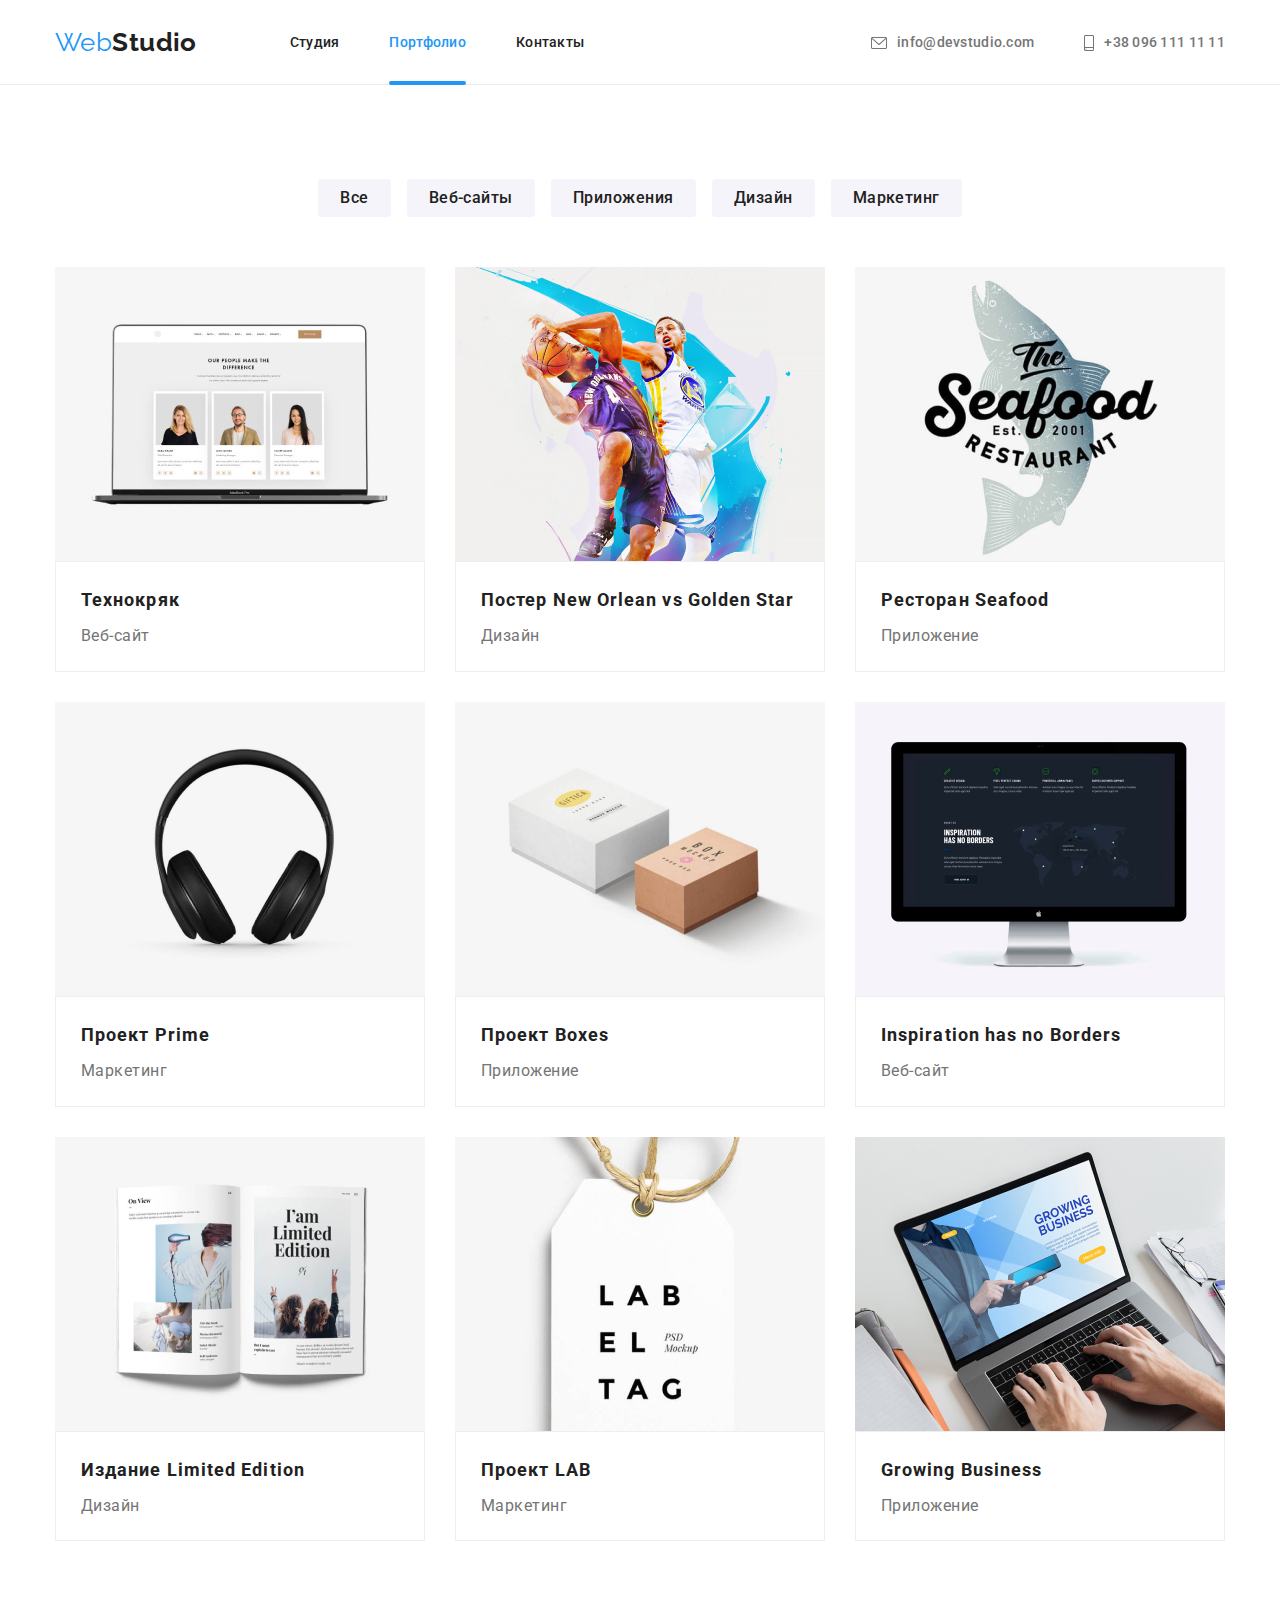
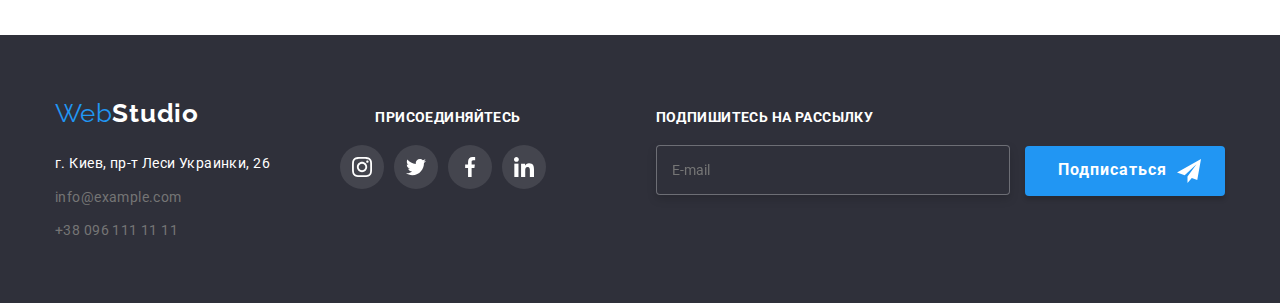
==== commit 973440e6: "16;35" ====
--- a/portfolio.html
+++ b/portfolio.html
@@ -21,29 +21,81 @@
                     <a class="portfolio-nav__item" href="">
                         <span class="portfolio-nav__logo">Web</span><span class="portfolio-nav__black">Studio</span>
                     </a>
+                </nav>
                     <ul class="portfolio-page">
                         <li class="portfolio-page__item"><a class="portfolio-page__link" href="./index.html">Студия</a> </li>
                         <li class="portfolio-page__item"><a class="portfolio" href="./portfolio.html">Портфолио</a></li>
                         <li class="portfolio-page__item"><a class="portfolio-page__link" href="">Контакты</a></li>
                     </ul>
-                </nav> 
-                <ul class="contact-portfolio">
-                    <li class="contact-portfolio__item"><a class="contact-portfolio__contact" href="meilto:info@devstudio.com">
-                        <svg class="menu-contact__email">
-                            <use href="./img/sprite.svg#email"></use>
-                        </svg>
-                        info@devstudio.com</a></li>
-                    <li class="contact-portfolio__item"><a class="contact-portfolio__contact" href="tel:+380961111111">
-                        <svg class="menu-contact__phone">
-                            <use href="./img/sprite.svg#phone"></use>
-                        </svg>
-                        +38 096 111 11 11</a>
-                </ul>
+                    <ul class="menu-contact">
+                        <li class="menu-contact__item">
+                            <a class="menu-contact__header" href="meilto:info@devstudio.com">
+                            <svg class="menu-contact__email">
+                                <use href="./img/sprite.svg#email"></use>
+                            </svg>
+                            info@devstudio.com</a></li>
+                        <li class="menu-contact__item">
+                            <a class="menu-contact__header" href="+380961111111">
+                            <svg class="menu-contact__phone">
+                                    <use href="./img/sprite.svg#phone"></use>
+                                </svg>
+                            +38 096 111 11 11</a>
+                    </ul>
+
+                    <nav class="menu-button-wrap">
+                        <button type="button" 
+                        class="menu-button" 
+                        aria-expanded="true"
+                        data-menu-button>
+                            <svg width="40px" height="40px" aria-label="Переключатель мобильного меню">
+                                <use class="icon-cross" href="./img/sprite.svg#cross"></use>
+                                <use class="icon-close" href="./img/sprite.svg#cross-close"></use>
+                            </svg>
+                        </button>
+
+                        <div class="menu-container" data-menu>
+                            <ul class="menu-container__list">
+                                <li class="menu-container__item"><a class="menu-container__link" href="./index.html">Студия</a></li>
+                                <li class="menu-container__item"><a class="menu-container__link" href="./portfolio.html">Портфолио</a></li>
+                                <li class="menu-container__item"><a class="menu-container__link" href="/">Контакты</a></li>
+                            </ul>
+    
+                            <ul class="menu-contact-list">
+                                <li class="menu-contact-list__mob">
+                                    <a href="+380961111111" class="menu-contact-list__link">
+                                        +38 096 111 11 11
+                                    </a>
+                                </li>
+                                <li class="menu-contact-list__mob">
+                                    <a href="meilto:info@devstudio.com" class="menu-contact-list__mel">
+                                        info@devstudio.com
+                                    </a>
+                                </li>
+                            </ul>
+                            <ul class="social-mob">
+                                <li class="social-mob__item">
+                                    <a href="" class="social-mob__link">Instagram<span class="social-mob__span">|</span></a>
+                                </li>
+                                <li class="social-mob__item">
+                                    <a href="" class="social-mob__link">Twitter<span class="social-mob__span">|</span></a>
+                                </li>
+                                <li class="social-mob__item">
+                                    <a href="" class="social-mob__link">Facebook<span class="social-mob__span">|</span></a>
+                                </li>
+                                <li class="social-mob__item">
+                                    <a href="" class="social-mob__link">LinkedIn</a>
+                                </li>
+                            </ul>
+                        </div>
+    
+    
+                    </nav>
+                
         </div>
       </header>
     <main>
         <section class="section">
-            <div class="container">
+            <div class="container filter">
                 <h1 class="menu-portfolio">Меню</h1>
             <ul class="portfolio-button">
                 <li class="portfolio-button__item"><button class="portfolio-button__link" type="button">Все</button></li>
@@ -56,7 +108,12 @@
                             <li class="picture-portfolio__item">
                                 <a class="picture-portfolio__href picture-portfolio__style" href="">
                                     <div class="picture-portfolio__link">
+                                        <picture>
+                                        <source srcset="./img/images.2@x/img_prjct-mob1.jpg 1x, ./img/images.2@x/img_prjct-mob1@2x.jpg 2x" media="(max-width: 767px)" />
+                                        <source srcset="./img/images.2@x/img_prjct-tablet1.jpg 1x, ./img/images.2@x/img_prjct-tablet1@2x.jpg 2x" media="(max-width: 1199px)" />
+                                        <source srcset="./img/images.2@x/img_prjct-laptop1.jpg 1x, ./img/images.2@x/img_prjct-laptop1@2x.jpg 2x" media="(min-width: 1200px)" />
                                         <img class="picture-portfolio__img" src="./img/img.jpg" alt="Технокряк">
+                                        </picture>
                                         <p class="picture-portfolio__description">
                                             Ресурс предлагает комплексные предложения с разным уровнем функционала и сервисов. Все это позволит посетителю получить исчерпывающие сведения о компании или частном лице.
                                         </p>
@@ -71,7 +128,12 @@
                             <li class="picture-portfolio__item">
                                 <a class="picture-portfolio__href picture-portfolio__style" href="">
                                     <div class="picture-portfolio__link">
-                                        <img class="picture-portfolio__img" src="./img/img2.jpg" alt="Постер New Orlean vs Golden Star">
+                                        <picture>
+                                            <source srcset="./img/images.2@x/img_prjct-mob2.jpg 1x, ./img/images.2@x/img_prjct-mob2@2x.jpg 2x" media="(max-width: 767px)" />
+                                            <source srcset="./img/images.2@x/img_prjct-tablet2.jpg 1x, ./img/images.2@x/img_prjct-tablet2@2x.jpg 2x" media="(max-width: 1199px)" />
+                                            <source srcset="./img/images.2@x/img_prjct-laptop2.jpg 1x, ./img/images.2@x/img_prjct-laptop2@2x.jpg 2x" media="(min-width: 1200px)" />
+                                            <img class="picture-portfolio__img" src="./img/img2.jpg" alt="Постер New Orlean vs Golden Star">
+                                            </picture>   
                                         <p class="picture-portfolio__description">
                                             Ресурс предлагает комплексные предложения с разным уровнем функционала и сервисов. Все это позволит посетителю получить исчерпывающие сведения о компании или частном лице.
                                         </p>
@@ -86,7 +148,12 @@
                             <li class="picture-portfolio__item">
                                 <a class="picture-portfolio__href picture-portfolio__style" href="">
                                     <div class="picture-portfolio__link">
-                                        <img class="picture-portfolio__img" src="./img/img3.jpg" alt="Ресторан Seafood">
+                                        <picture>
+                                            <source srcset="./img/images.2@x/img_prjct-mob3.jpg 1x, ./img/images.2@x/img_prjct-mob3@2x.jpg 2x" media="(max-width: 767px)" />
+                                            <source srcset="./img/images.2@x/img_prjct-tablet3.jpg 1x, ./img/images.2@x/img_prjct-tablet3@2x.jpg 2x" media="(max-width: 1199px)" />
+                                            <source srcset="./img/images.2@x/img_prjct-laptop3.jpg 1x, ./img/images.2@x/img_prjct-laptop3@2x.jpg 2x" media="(min-width: 1200px)" />
+                                            <img class="picture-portfolio__img" src="./img/img2.jpg" alt="Постер New Orlean vs Golden Star">
+                                            </picture>
                                         <p class="picture-portfolio__description">
                                             Ресурс предлагает комплексные предложения с разным уровнем функционала и сервисов. Все это позволит посетителю получить исчерпывающие сведения о компании или частном лице.
                                         </p>
@@ -101,7 +168,12 @@
                             <li class="picture-portfolio__item">
                                 <a class="picture-portfolio__href picture-portfolio__style" href="">
                                     <div class="picture-portfolio__link">
-                                        <img class="picture-portfolio__img" src="./img/img4.jpg" alt="Проект Prime">
+                                        <picture>
+                                            <source srcset="./img/images.2@x/img_prjct-mob4.jpg 1x, ./img/images.2@x/img_prjct-mob4@2x.jpg 2x" media="(max-width: 767px)" />
+                                            <source srcset="./img/images.2@x/img_prjct-tablet4.jpg 1x, ./img/images.2@x/img_prjct-tablet4@2x.jpg 2x" media="(max-width: 1199px)" />
+                                            <source srcset="./img/images.2@x/img_prjct-laptop4.jpg 1x, ./img/images.2@x/img_prjct-laptop4@2x.jpg 2x" media="(min-width: 1200px)" />
+                                            <img class="picture-portfolio__img" src="./img/img4.jpg" alt="Проект Prime">
+                                            </picture>
                                         <p class="picture-portfolio__description">
                                             Ресурс предлагает комплексные предложения с разным уровнем функционала и сервисов. Все это позволит посетителю получить исчерпывающие сведения о компании или частном лице.
                                         </p>
@@ -116,7 +188,12 @@
                             <li class="picture-portfolio__item">
                                 <a class="picture-portfolio__href picture-portfolio__style" href="">
                                     <div class="picture-portfolio__link">
-                                        <img class="picture-portfolio__img" src="./img/img6.jpg" alt="Проект Boxes">
+                                        <picture>
+                                            <source srcset="./img/images.2@x/img_prjct-mob5.jpg 1x, ./img/images.2@x/img_prjct-mob5@2x.jpg 2x" media="(max-width: 767px)" />
+                                            <source srcset="./img/images.2@x/img_prjct-tablet5.jpg 1x, ./img/images.2@x/img_prjct-tablet5@2x.jpg 2x" media="(max-width: 1199px)" />
+                                            <source srcset="./img/images.2@x/img_prjct-laptop5.jpg 1x, ./img/images.2@x/img_prjct-laptop5@2x.jpg 2x" media="(min-width: 1200px)" />
+                                            <img class="picture-portfolio__img" src="./img/img6.jpg" alt="Проект Boxes">
+                                            </picture>
                                         <p class="picture-portfolio__description">
                                             Ресурс предлагает комплексные предложения с разным уровнем функционала и сервисов. Все это позволит посетителю получить исчерпывающие сведения о компании или частном лице.
                                         </p>
@@ -130,7 +207,12 @@
                             <li class="picture-portfolio__item">
                                 <a class="picture-portfolio__href picture-portfolio__style" href="">
                                     <div class="picture-portfolio__link">
-                                        <img class="picture-portfolio__img" src="./img/img5.jpg" alt="Inspiration has no Borders">
+                                        <picture>
+                                            <source srcset="./img/images.2@x/img_prjct-mob6.jpg 1x, ./img/images.2@x/img_prjct-mob6@2x.jpg 2x" media="(max-width: 767px)" />
+                                            <source srcset="./img/images.2@x/img_prjct-tablet6.jpg 1x, ./img/images.2@x/img_prjct-tablet6@2x.jpg 2x" media="(max-width: 1199px)" />
+                                            <source srcset="./img/images.2@x/img_prjct-laptop6.jpg 1x, ./img/images.2@x/img_prjct-laptop6@2x.jpg 2x" media="(min-width: 1200px)" />
+                                            <img class="picture-portfolio__img" src="./img/img5.jpg" alt="Inspiration has no Borders">
+                                            </picture>  
                                         <p class="picture-portfolio__description">
                                             Ресурс предлагает комплексные предложения с разным уровнем функционала и сервисов. Все это позволит посетителю получить исчерпывающие сведения о компании или частном лице.
                                         </p>
@@ -144,7 +226,12 @@
                             <li class="picture-portfolio__item">
                                 <a class="picture-portfolio__href picture-portfolio__style" href="">
                                     <div class="picture-portfolio__link">
-                                        <img class="picture-portfolio__img" src="./img/img7.jpg" alt="Издание Limited Edition">
+                                        <picture>
+                                            <source srcset="./img/images.2@x/img_prjct-mob7.jpg 1x, ./img/images.2@x/img_prjct-mob7@2x.jpg 2x" media="(max-width: 767px)" />
+                                            <source srcset="./img/images.2@x/img_prjct-tablet7.jpg 1x, ./img/images.2@x/img_prjct-tablet7@2x.jpg 2x" media="(max-width: 1199px)" />
+                                            <source srcset="./img/images.2@x/img_prjct-laptop7.jpg 1x, ./img/images.2@x/img_prjct-laptop7@2x.jpg 2x" media="(min-width: 1200px)" />
+                                            <img class="picture-portfolio__img" src="./img/img7.jpg" alt="Издание Limited Edition">
+                                            </picture>
                                         <p class="picture-portfolio__description">
                                             Ресурс предлагает комплексные предложения с разным уровнем функционала и сервисов. Все это позволит посетителю получить исчерпывающие сведения о компании или частном лице.
                                         </p>
@@ -158,7 +245,12 @@
                             <li class="picture-portfolio__item">
                                 <a class="picture-portfolio__href picture-portfolio__style" href="">
                                     <div class="picture-portfolio__link">
-                                        <img class="picture-portfolio__img" src="./img/img8.jpg" alt="Проект LAB">
+                                        <picture>
+                                            <source srcset="./img/images.2@x/img_prjct-mob8.jpg 1x, ./img/images.2@x/img_prjct-mob8@2x.jpg 2x" media="(max-width: 767px)" />
+                                            <source srcset="./img/images.2@x/img_prjct-tablet8.jpg 1x, ./img/images.2@x/img_prjct-tablet8@2x.jpg 2x" media="(max-width: 1199px)" />
+                                            <source srcset="./img/images.2@x/img_prjct-laptop8.jpg 1x, ./img/images.2@x/img_prjct-laptop8@2x.jpg 2x" media="(min-width: 1200px)" />
+                                            <img class="picture-portfolio__img" src="./img/img8.jpg" alt="Проект LAB">
+                                            </picture>
                                         <p class="picture-portfolio__description">
                                             Ресурс предлагает комплексные предложения с разным уровнем функционала и сервисов. Все это позволит посетителю получить исчерпывающие сведения о компании или частном лице.
                                         </p>
@@ -172,7 +264,12 @@
                             <li class="picture-portfolio__item">
                                 <a class="picture-portfolio__href picture-portfolio__style" href="">
                                     <div class="picture-portfolio__link">
-                                        <img class="picture-portfolio__img" src="./img/img9.jpg" alt="Growing Business">
+                                        <picture>
+                                            <source srcset="./img/images.2@x/img_prjct-mob9.jpg 1x, ./img/images.2@x/img_prjct-mob9@2x.jpg 2x" media="(max-width: 767px)" />
+                                            <source srcset="./img/images.2@x/img_prjct-tablet9.jpg 1x, ./img/images.2@x/img_prjct-tablet9@2x.jpg 2x" media="(max-width: 1199px)" />
+                                            <source srcset="./img/images.2@x/img_prjct-laptop9.jpg 1x, ./img/images.2@x/img_prjct-laptop9@2x.jpg 2x" media="(min-width: 1200px)" />
+                                            <img class="picture-portfolio__img" src="./img/img9.jpg" alt="Growing Business">
+                                            </picture>
                                         <p class="picture-portfolio__description">
                                             Ресурс предлагает комплексные предложения с разным уровнем функционала и сервисов. Все это позволит посетителю получить исчерпывающие сведения о компании или частном лице.
                                         </p>
@@ -226,7 +323,7 @@
                                 </svg>
                             </a>
                         </li>
-                        <li class="social-footer__icon">
+                        <li class="social-footer__list">
                             <a href="" class="social-footer__link">
                                 <svg class="social-footer__icon">
                                     <use  href="./img/sprite.svg#linkedin"></use>
@@ -238,17 +335,18 @@
                     <form class="subscride">
                             <p class="subscride__text">Подпишитесь на рассылку</p>
                             <label for="email"></label>     
-                                <input class="subscride__input" type="email" name="email" id="email" placeholder="E-mail">
-                            <button type="submit" class="subscride__button">
-                               <span class="subscride__click">Подписаться
-                                   <svg class="subscride__icon">
-                                       <use href="./img/sprite.svg#subscribe"></use>
-                                   </svg>
-                               </span>
-                            </button>
+                                <input class="subscride__input" type="email" name="email" id="email" placeholder="E-mail"> 
+                                
+                                    <button type="submit" class="subscride__button">
+                                        <span class="subscride__click">Подписаться
+                                            <svg class="subscride__icon">
+                                                <use href="./img/sprite.svg#subscribe"></use>
+                                            </svg>
+                                        </span>
+                                 </button>
                     </form>
         </div>
     </footer>
-
+<script src="./js/menu.js"></script>
 </body>
-
+</html>
--- a/css/main.css
+++ b/css/main.css
@@ -1,23 +1,4 @@
 /* base*/
-:root {
-  --main-font:"Raleway", sans-serif;
-  --title-font: "Roboto", sans-serif;
-  --text-color: #212121 ;
-  --title-color: #FFFFFF;
-  --main-color: #757575;
-  --accent-color: #2196F3;
-  --work-fon:#2F303ACC;
-  --button-color: #F5F4FA;
-  --rgba-color:rgba(255, 255, 255, 0.6);
-  --icon-color: #AFB1B8;
-  --fon-color:#2F303A;
-  --border-header:#ECECEC;
-  --picture-fon:#2196F3E5;
-  --border-picture: #EEEEEE;
-  --modal-color:#0000001A;
-  --button-modal:#188CE8;
-}
-
 body {
   font-family: "Roboto", sans-serif;
   /*font-family: 'Raleway', sans-serif;*/
@@ -45,12 +26,42 @@
   margin: 0;
 }
 
+img {
+  display: block;
+  max-width: 100%;
+  height: auto;
+  -o-object-fit: cover;
+     object-fit: cover;
+}
+
 .container {
-  width: 1200px;
+  max-width: 1200px;
   padding-left: 15px;
   padding-right: 15px;
   margin-left: auto;
   margin-right: auto;
+}
+@media (min-width: 1199px) {
+  .container {
+    margin: 0 auto;
+    max-width: 1200px;
+  }
+}
+
+.header-container {
+  display: -webkit-box;
+  display: -ms-flexbox;
+  display: flex;
+  -webkit-box-align: center;
+      -ms-flex-align: center;
+          align-items: center;
+}
+@media (min-width: 320px) and (max-width: 768px) {
+  .header-container {
+    -webkit-box-pack: justify;
+        -ms-flex-pack: justify;
+            justify-content: space-between;
+  }
 }
 
 .section {
@@ -91,7 +102,7 @@
 
 /* CLIENT-SEC */
 .client-section {
-  background-color: var(--title-color);
+  background-color: #FFFFFF;
   padding-top: 94px;
   padding-bottom: 94px;
 }
@@ -99,21 +110,48 @@
 .client {
   font-style: normal;
   font-weight: 700;
-  font-size: 36px;
-  line-height: 42px;
+  font-size: 28px;
+  line-height: 1.17;
   text-align: center;
-  margin-bottom: 50px;
+  margin-bottom: 30px;
+}
+@media (min-width: 1199px) {
+  .client {
+    font-size: 36px;
+    line-height: 1.16;
+    margin-bottom: 50px;
+  }
 }
 .client__form {
   display: -webkit-box;
   display: -ms-flexbox;
   display: flex;
+  gap: 30px;
   -webkit-box-pack: justify;
       -ms-flex-pack: justify;
           justify-content: space-between;
-}
-.client__list:not(:last-child) {
-  margin-right: 30px;
+  -ms-flex-wrap: wrap;
+      flex-wrap: wrap;
+}
+.client__list {
+  position: relative;
+  -webkit-box-flex: calc(50% - 30px);
+      -ms-flex: calc(50% - 30px);
+          flex: calc(50% - 30px);
+  height: 92px;
+}
+@media (min-width: 768px) {
+  .client__list {
+    -ms-flex-preferred-size: calc((100% - 90px) / 3);
+        flex-basis: calc((100% - 90px) / 3);
+  }
+}
+@media (min-width: 1199px) {
+  .client__list {
+    -webkit-box-flex: calc(16.6666666667% - 150px);
+        -ms-flex: calc(16.6666666667% - 150px);
+            flex: calc(16.6666666667% - 150px);
+  }
 }
 .client__link {
   display: -webkit-box;
@@ -125,7 +163,7 @@
   -webkit-box-align: center;
       -ms-flex-align: center;
           align-items: center;
-  width: 170px;
+  width: 100%;
   height: 90px;
   color: var(--accent-color);
   border: 1px solid var(--icon-color);
@@ -166,6 +204,7 @@
   border-radius: 4px;
   -webkit-transition: opacity 250ms cubic-bezier(0.4, 0, 0.2, 1) 250ms;
   transition: opacity 250ms cubic-bezier(0.4, 0, 0.2, 1) 250ms;
+  overflow-y: scroll;
 }
 .modal.is-hidden {
   opacity: 0;
@@ -177,14 +216,14 @@
 }
 
 .modal-inner {
-  position: absolute;
+  position: relative;
   padding: 40px;
   left: 50%;
   top: 50%;
   -webkit-transform: translate(-50%, -50%) scale(1);
           transform: translate(-50%, -50%) scale(1);
   z-index: 30;
-  max-width: 528px;
+  max-width: 100%;
   width: 100%;
   height: 581px;
   background-color: var(--title-color);
@@ -192,6 +231,21 @@
   transition: -webkit-transform 250ms cubic-bezier(0.4, 0, 0.2, 1) 250ms;
   transition: transform 250ms cubic-bezier(0.4, 0, 0.2, 1) 250ms;
   transition: transform 250ms cubic-bezier(0.4, 0, 0.2, 1) 250ms, -webkit-transform 250ms cubic-bezier(0.4, 0, 0.2, 1) 250ms;
+}
+@media (min-width: 420px) {
+  .modal-inner {
+    width: 450px;
+    height: 609px;
+    margin-top: 93px;
+    margin-bottom: 93px;
+  }
+}
+@media (min-width: 1199px) {
+  .modal-inner {
+    width: 530px;
+    height: 581px;
+    margin: 0;
+  }
 }
 .modal-inner__button {
   position: absolute;
@@ -222,6 +276,11 @@
   color: var(--accent-color);
 }
 
+@media (max-width: 1199px) {
+  .modal-form {
+    width: 370px;
+  }
+}
 .modal-form__title {
   font-weight: 700;
   font-size: 20px;
@@ -231,6 +290,16 @@
   color: var(--text-color);
   z-index: 2;
 }
+@media (max-width: 1200px) {
+  .modal-form__title {
+    display: -webkit-box;
+    display: -ms-flexbox;
+    display: flex;
+    -webkit-box-pack: center;
+        -ms-flex-pack: center;
+            justify-content: center;
+  }
+}
 
 /* form-field */
 .form-field {
@@ -239,7 +308,7 @@
   display: block;
   /* form-field */
 }
-.form-field .form-field__label {
+.form-field__label {
   color: var(--main-color);
   display: block;
   margin-bottom: 5px;
@@ -295,12 +364,18 @@
 .form-field__texrea {
   padding: 12px 16px;
   resize: none;
-  width: 448px;
+  width: 100%;
   height: 120px;
   border: 1px solid rgba(33, 33, 33, 0.2);
   -webkit-box-sizing: border-box;
           box-sizing: border-box;
   border-radius: 4px;
+}
+@media (max-width: 1200px) {
+  .form-field__texrea {
+    width: 370px;
+    height: 120px;
+  }
 }
 .form-field__texrea:focus {
   border-color: var(--accent-color);
@@ -336,6 +411,13 @@
   color: var(--main-color);
   cursor: pointer;
 }
+@media (max-width: 1200px) {
+  .modal-treaty__treaty {
+    font-size: 12px;
+    line-height: 14px;
+    margin-left: 0%;
+  }
+}
 .modal-treaty__checkbox {
   position: absolute;
   -webkit-appearance: none;
@@ -363,6 +445,12 @@
   /* identical to box height, or 171% */
   letter-spacing: 0.03em;
   color: var(--accent-color);
+}
+@media (max-width: 1200px) {
+  .modal-treaty__contract {
+    font-size: 12px;
+    line-height: 14px;
+  }
 }
 .modal-treaty__button {
   font-weight: 700;
@@ -400,321 +488,6 @@
 
 /* MODAL-SECTION */
 /* SOCIAL */
-.social {
-  display: -webkit-box;
-  display: -ms-flexbox;
-  display: flex;
-  -webkit-box-pack: justify;
-      -ms-flex-pack: justify;
-          justify-content: space-between;
-}
-.social__link {
-  width: 44px;
-  height: 44px;
-  display: -webkit-box;
-  display: -ms-flexbox;
-  display: flex;
-  -webkit-box-pack: center;
-      -ms-flex-pack: center;
-          justify-content: center;
-  -webkit-box-align: center;
-      -ms-flex-align: center;
-          align-items: center;
-  background-color: var(--title-color);
-  border-radius: 50%;
-  -webkit-transition: background-color 250ms cubic-bezier(0.4, 0, 0.2, 1);
-  transition: background-color 250ms cubic-bezier(0.4, 0, 0.2, 1);
-}
-.social__link:hover, .social__link:focus {
-  background-color: var(--accent-color);
-  outline: none;
-}
-.social__link:hover .social__icon, .social__link:focus .social__icon {
-  fill: var(--title-color);
-}
-.social__icon {
-  width: 20px;
-  height: 20px;
-  fill: var(--icon-color);
-}
-.social__icon:hover {
-  fill: var(--title-color);
-}
-
-/* social-FOOTER */
-.social-section {
-  display: -webkit-box;
-  display: -ms-flexbox;
-  display: flex;
-  -webkit-box-align: baseline;
-      -ms-flex-align: baseline;
-          align-items: baseline;
-}
-
-.footer-iner {
-  -webkit-box-pack: justify;
-      -ms-flex-pack: justify;
-          justify-content: space-between;
-  -ms-flex-wrap: wrap;
-      flex-wrap: wrap;
-  margin-right: 70px;
-}
-
-/* SOCIAL-FOOTER */
-/* layout*/
-.menu-command {
-  background-color: var(--button-color);
-}
-
-.command {
-  font-weight: 700;
-  font-size: 36px;
-  text-align: center;
-  color: var(--text-color);
-  margin-bottom: 50px;
-}
-.command__main {
-  display: -webkit-box;
-  display: -ms-flexbox;
-  display: flex;
-}
-.command__item {
-  background: var(--title-color);
-  /* material shadow v1 */
-  -webkit-box-shadow: 0px 1px 3px rgba(0, 0, 0, 0.12), 0px 1px 1px rgba(0, 0, 0, 0.14), 0px 2px 1px rgba(0, 0, 0, 0.2);
-          box-shadow: 0px 1px 3px rgba(0, 0, 0, 0.12), 0px 1px 1px rgba(0, 0, 0, 0.14), 0px 2px 1px rgba(0, 0, 0, 0.2);
-  border-radius: 0px 0px 4px 4px;
-}
-.command__item:not(:last-child) {
-  margin-right: 30px;
-}
-.command__img {
-  display: block;
-  max-width: 100%;
-  height: auto;
-}
-.command__wrap {
-  padding: 30px 32px;
-}
-.command__name {
-  font-weight: 500;
-  font-size: 16px;
-  line-height: 1.2;
-  /* identical to box height */
-  text-align: center;
-  margin-bottom: 10px;
-  color: var(--text-color);
-}
-.command__profession {
-  font-size: 16px;
-  line-height: 1.2;
-  /* identical to box height */
-  text-align: center;
-  color: var(--main-color);
-  margin-bottom: 16px;
-}
-
-.description {
-  display: -webkit-box;
-  display: -ms-flexbox;
-  display: flex;
-  -webkit-box-pack: center;
-      -ms-flex-pack: center;
-          justify-content: center;
-}
-.description__item {
-  width: calc((100% - 90px) / 4);
-}
-.description__svg {
-  display: -webkit-box;
-  display: -ms-flexbox;
-  display: flex;
-  -webkit-box-pack: center;
-      -ms-flex-pack: center;
-          justify-content: center;
-  -webkit-box-align: center;
-      -ms-flex-align: center;
-          align-items: center;
-  padding: 25px 100px;
-  margin-bottom: 30px;
-  background-color: var(--button-color);
-  border-radius: 4px;
-}
-.description__link {
-  font-size: 14px;
-  font-weight: 700;
-  line-height: 1.1;
-  color: var(--text-color);
-  text-transform: uppercase;
-  margin-bottom: 10px;
-  -webkit-box-align: center;
-      -ms-flex-align: center;
-          align-items: center;
-}
-.description__text {
-  line-height: 1.7;
-  /* or 171% */
-  -webkit-box-align: center;
-      -ms-flex-align: center;
-          align-items: center;
-  color: var(--main-color);
-}
-.description__item {
-  list-style-type: none;
-}
-.description__text {
-  line-height: 1.7;
-  /* or 171% */
-  color: var(--main-color);
-}
-
-.work {
-  padding-top: 0;
-  padding-bottom: 90px;
-}
-.work .work__case {
-  font-weight: 700;
-  font-size: 36px;
-  line-height: 1.2;
-  text-align: center;
-  color: var(--text-color);
-  margin-bottom: 50px;
-  color: var(--text-color);
-}
-.work__main {
-  display: -webkit-box;
-  display: -ms-flexbox;
-  display: flex;
-  -webkit-box-pack: justify;
-      -ms-flex-pack: justify;
-          justify-content: space-between;
-}
-.work__item {
-  display: -webkit-box;
-  display: -ms-flexbox;
-  display: flex;
-  -webkit-box-orient: vertical;
-  -webkit-box-direction: normal;
-      -ms-flex-direction: column;
-          flex-direction: column;
-  -ms-flex-wrap: wrap;
-      flex-wrap: wrap;
-  position: relative;
-}
-.work__item:not(:last-child) {
-  margin-right: 30px;
-}
-.work__img {
-  position: relative;
-  display: block;
-  max-width: 100%;
-  height: auto;
-}
-.work__border {
-  width: 100%;
-  height: 70px;
-  position: absolute;
-  background-color: var(--work-fon);
-  z-index: 1;
-  bottom: 0;
-}
-.work__link {
-  display: block;
-  position: absolute;
-  left: 85px;
-  bottom: 27px;
-  font-style: normal;
-  font-weight: 700;
-  font-size: 14px;
-  line-height: 1.1;
-  text-align: center;
-  letter-spacing: 0.03em;
-  text-transform: uppercase;
-  color: var(--title-color);
-}
-
-.footer {
-  background-color: var(--fon-color);
-  padding-top: 60px;
-  padding-bottom: 60px;
-}
-
-.social-section {
-  display: -webkit-box;
-  display: -ms-flexbox;
-  display: flex;
-  -webkit-box-align: baseline;
-      -ms-flex-align: baseline;
-          align-items: baseline;
-}
-
-.footer-iner {
-  -webkit-box-pack: justify;
-      -ms-flex-pack: justify;
-          justify-content: space-between;
-  -ms-flex-wrap: wrap;
-      flex-wrap: wrap;
-  margin-right: 70px;
-}
-.footer-iner__main {
-  display: inline-block;
-  margin-bottom: 20px;
-  text-decoration: none;
-}
-.footer-iner__footer {
-  font-family: "Raleway", sans-serif;
-  font-size: 26px;
-  line-height: 1.2;
-  -ms-flex-negative: 0;
-      flex-shrink: 0;
-  color: var(--accent-color);
-}
-.footer-iner__white-footer {
-  font-weight: 700;
-  font-family: "Raleway", sans-serif;
-  font-size: 26px;
-  line-height: 1.4;
-  letter-spacing: 0.03em;
-  color: var(--title-color);
-}
-
-.footer-contact__item:not(:last-child) {
-  margin-bottom: 10px;
-}
-.footer-contact__item {
-  font-style: normal;
-}
-.footer-contact__address {
-  line-height: 1.7;
-  cursor: default;
-  font-style: normal;
-  text-decoration: none;
-  /* or 171% */
-  color: var(--title-color);
-}
-.footer-contact__contact {
-  line-height: 1.7;
-  color: var(--main-color);
-  font-style: normal;
-  -webkit-transition: color 250ms cubic-bezier(0.4, 0, 0.2, 1) 250ms;
-  transition: color 250ms cubic-bezier(0.4, 0, 0.2, 1) 250ms;
-  text-decoration: none;
-}
-.footer-contact__contact:hover, .footer-contact__contact:focus {
-  color: var(--accent-color);
-}
-
-/* SOCIAL FOOTER */
-.social-wrap {
-  display: -webkit-box;
-  display: -ms-flexbox;
-  display: flex;
-  -webkit-box-orient: vertical;
-  -webkit-box-direction: normal;
-      -ms-flex-direction: column;
-          flex-direction: column;
-}
-
 .title-social {
   font-style: normal;
   font-weight: 700;
@@ -727,11 +500,456 @@
   /* SOCIAL-TITLE */
   color: var(--title-color);
 }
+@media (max-width: 1200px) {
+  .title-social {
+    display: -webkit-box;
+    display: -ms-flexbox;
+    display: flex;
+    -webkit-box-pack: center;
+        -ms-flex-pack: center;
+            justify-content: center;
+  }
+}
+
+.social {
+  display: -webkit-box;
+  display: -ms-flexbox;
+  display: flex;
+  -webkit-box-pack: justify;
+      -ms-flex-pack: justify;
+          justify-content: space-between;
+}
+@media (min-width: 768px) and (max-width: 1199px) {
+  .social {
+    -webkit-box-pack: center;
+        -ms-flex-pack: center;
+            justify-content: center;
+  }
+}
+.social__list {
+  margin-right: 10px;
+}
+.social__link {
+  width: 44px;
+  height: 44px;
+  display: -webkit-box;
+  display: -ms-flexbox;
+  display: flex;
+  -webkit-box-pack: center;
+      -ms-flex-pack: center;
+          justify-content: center;
+  -webkit-box-align: center;
+      -ms-flex-align: center;
+          align-items: center;
+  background-color: var(--title-color);
+  border-radius: 50%;
+  -webkit-transition: background-color 250ms cubic-bezier(0.4, 0, 0.2, 1);
+  transition: background-color 250ms cubic-bezier(0.4, 0, 0.2, 1);
+}
+.social__link:hover, .social__link:focus {
+  background-color: var(--accent-color);
+  outline: none;
+}
+.social__link:hover .social__icon, .social__link:focus .social__icon {
+  fill: var(--title-color);
+}
+.social__icon {
+  width: 20px;
+  height: 20px;
+  fill: var(--icon-color);
+}
+.social__icon:hover {
+  fill: var(--title-color);
+}
+
+/* social-FOOTER */
+.social-section {
+  display: -webkit-box;
+  display: -ms-flexbox;
+  display: flex;
+  -webkit-box-align: baseline;
+      -ms-flex-align: baseline;
+          align-items: baseline;
+}
+
+/* SOCIAL-FOOTER */
+/* layout*/
+.menu-command {
+  background-color: var(--button-color);
+}
+
+.command {
+  font-weight: 700;
+  font-size: 36px;
+  text-align: center;
+  color: var(--text-color);
+  margin-bottom: 50px;
+}
+.command__main {
+  display: -webkit-box;
+  display: -ms-flexbox;
+  display: flex;
+}
+@media screen and (max-width: 767px) {
+  .command__main {
+    display: -webkit-box;
+    display: -ms-flexbox;
+    display: flex;
+    -webkit-box-orient: vertical;
+    -webkit-box-direction: normal;
+        -ms-flex-direction: column;
+            flex-direction: column;
+    -webkit-box-align: center;
+        -ms-flex-align: center;
+            align-items: center;
+  }
+}
+@media (min-width: 768px) {
+  .command__main {
+    -ms-flex-wrap: wrap;
+        flex-wrap: wrap;
+    display: -webkit-box;
+    display: -ms-flexbox;
+    display: flex;
+    gap: 30px;
+  }
+}
+.command__item {
+  background: var(--title-color);
+  /* material shadow v1 */
+  width: 100%;
+  -webkit-box-shadow: 0px 1px 3px rgba(0, 0, 0, 0.12), 0px 1px 1px rgba(0, 0, 0, 0.14), 0px 2px 1px rgba(0, 0, 0, 0.2);
+          box-shadow: 0px 1px 3px rgba(0, 0, 0, 0.12), 0px 1px 1px rgba(0, 0, 0, 0.14), 0px 2px 1px rgba(0, 0, 0, 0.2);
+  border-radius: 0px 0px 4px 4px;
+}
+@media screen and (max-width: 767px) {
+  .command__item {
+    -webkit-box-flex: 100%;
+        -ms-flex: 100%;
+            flex: 100%;
+    margin-bottom: 30px;
+  }
+}
+@media (min-width: 768px) {
+  .command__item {
+    -webkit-box-flex: calc(50% - 60px);
+        -ms-flex: calc(50% - 60px);
+            flex: calc(50% - 60px);
+  }
+}
+@media (min-width: 1199px) {
+  .command__item {
+    width: 270px;
+    -webkit-box-flex: calc(25% - 90px);
+        -ms-flex: calc(25% - 90px);
+            flex: calc(25% - 90px);
+  }
+}
+.command__img {
+  width: 100%;
+  -o-object-fit: cover;
+     object-fit: cover;
+}
+.command__wrap {
+  padding: 30px 32px;
+}
+.command__name {
+  font-weight: 500;
+  font-size: 16px;
+  line-height: 1.2;
+  /* identical to box height */
+  text-align: center;
+  margin-bottom: 10px;
+  color: var(--text-color);
+}
+.command__profession {
+  font-size: 16px;
+  line-height: 1.2;
+  /* identical to box height */
+  text-align: center;
+  color: var(--main-color);
+  margin-bottom: 16px;
+}
+
+.description {
+  display: -webkit-box;
+  display: -ms-flexbox;
+  display: flex;
+  -ms-flex-wrap: wrap;
+      flex-wrap: wrap;
+  max-width: 100%;
+  gap: 30px;
+}
+@media (min-width: 479px) {
+  .description {
+    max-width: 100%;
+    display: -webkit-box;
+    display: -ms-flexbox;
+    display: flex;
+    -ms-flex-wrap: wrap;
+        flex-wrap: wrap;
+    gap: 30px;
+  }
+}
+.description__item {
+  width: 100%;
+}
+@media (min-width: 768px) {
+  .description__item {
+    -webkit-box-flex: calc((100% - 90px) / 2);
+        -ms-flex: calc((100% - 90px) / 2);
+            flex: calc((100% - 90px) / 2);
+  }
+}
+@media (min-width: 1199px) {
+  .description__item {
+    -webkit-box-flex: calc(25% - 90px);
+        -ms-flex: calc(25% - 90px);
+            flex: calc(25% - 90px);
+  }
+}
+.description__svg {
+  display: -webkit-box;
+  display: -ms-flexbox;
+  display: flex;
+  -webkit-box-pack: center;
+      -ms-flex-pack: center;
+          justify-content: center;
+  -webkit-box-align: center;
+      -ms-flex-align: center;
+          align-items: center;
+  padding: 25px 100px;
+  margin-bottom: 30px;
+  background-color: var(--button-color);
+  border-radius: 4px;
+}
+.description__link {
+  font-weight: 700;
+  font-size: 14px;
+  line-height: 1.14;
+  letter-spacing: 0.03em;
+  text-transform: uppercase;
+  color: #212121;
+  margin-bottom: 10px;
+  text-align: center;
+}
+@media (min-width: 1199px) {
+  .description__link {
+    text-align: left;
+  }
+}
+.description__text {
+  line-height: 1.7;
+  /* or 171% */
+  -webkit-box-align: center;
+      -ms-flex-align: center;
+          align-items: center;
+  color: var(--main-color);
+}
+.description__item {
+  list-style-type: none;
+}
+.description__text {
+  line-height: 1.7;
+  /* or 171% */
+  color: var(--main-color);
+}
+
+.footer {
+  background-color: var(--fon-color);
+  padding-top: 60px;
+  padding-bottom: 60px;
+}
+
+.social-section {
+  display: -webkit-box;
+  display: -ms-flexbox;
+  display: flex;
+  -webkit-box-align: baseline;
+      -ms-flex-align: baseline;
+          align-items: baseline;
+  -webkit-box-orient: vertical;
+  -webkit-box-direction: normal;
+      -ms-flex-direction: column;
+          flex-direction: column;
+  -webkit-box-align: center;
+      -ms-flex-align: center;
+          align-items: center;
+}
+@media (min-width: 768px) and (max-width: 1199px) {
+  .social-section {
+    display: -webkit-box;
+    display: -ms-flexbox;
+    display: flex;
+    -ms-flex-wrap: wrap;
+        flex-wrap: wrap;
+    -ms-flex-pack: distribute;
+        justify-content: space-around;
+    -webkit-box-orient: horizontal;
+    -webkit-box-direction: normal;
+        -ms-flex-direction: row;
+            flex-direction: row;
+    max-width: 768px;
+  }
+}
+@media (min-width: 1199px) {
+  .social-section {
+    display: -webkit-box;
+    display: -ms-flexbox;
+    display: flex;
+    -ms-flex-wrap: wrap;
+        flex-wrap: wrap;
+    -webkit-box-align: baseline;
+        -ms-flex-align: baseline;
+            align-items: baseline;
+    -webkit-box-orient: horizontal;
+    -webkit-box-direction: normal;
+        -ms-flex-direction: row;
+            flex-direction: row;
+  }
+}
+
+.footer-iner {
+  -webkit-box-pack: justify;
+      -ms-flex-pack: justify;
+          justify-content: space-between;
+  -ms-flex-wrap: wrap;
+      flex-wrap: wrap;
+}
+@media (min-width: 1199px) {
+  .footer-iner {
+    -webkit-box-pack: justify;
+    -ms-flex-pack: justify;
+    justify-content: space-between;
+    -ms-flex-wrap: wrap;
+    flex-wrap: wrap;
+    margin-right: 70px;
+  }
+}
+.footer-iner__main {
+  display: inline-block;
+  margin-bottom: 20px;
+  text-decoration: none;
+  -webkit-box-align: center;
+      -ms-flex-align: center;
+          align-items: center;
+  -webkit-box-pack: center;
+      -ms-flex-pack: center;
+          justify-content: center;
+  display: -webkit-box;
+  display: -ms-flexbox;
+  display: flex;
+}
+@media (min-width: 1199px) {
+  .footer-iner__main {
+    -webkit-box-pack: start;
+        -ms-flex-pack: start;
+            justify-content: flex-start;
+  }
+}
+.footer-iner__footer {
+  font-family: "Raleway", sans-serif;
+  font-size: 26px;
+  line-height: 1.2;
+  -ms-flex-negative: 0;
+      flex-shrink: 0;
+  color: var(--accent-color);
+}
+.footer-iner__white-footer {
+  font-weight: 700;
+  font-family: "Raleway", sans-serif;
+  font-size: 26px;
+  line-height: 1.4;
+  letter-spacing: 0.03em;
+  color: var(--title-color);
+}
+
+.footer-contact {
+  text-align: center;
+  margin-bottom: 50px;
+}
+@media (min-width: 1199px) {
+  .footer-contact {
+    margin-bottom: 0;
+    text-align: start;
+  }
+}
+.footer-contact__item:not(:last-child) {
+  margin-bottom: 10px;
+}
+.footer-contact__item {
+  font-style: normal;
+}
+.footer-contact__address {
+  line-height: 1.7;
+  cursor: default;
+  font-style: normal;
+  text-decoration: none;
+  /* or 171% */
+  color: var(--title-color);
+}
+.footer-contact__contact {
+  line-height: 1.7;
+  color: var(--main-color);
+  font-style: normal;
+  -webkit-transition: color 250ms cubic-bezier(0.4, 0, 0.2, 1) 250ms;
+  transition: color 250ms cubic-bezier(0.4, 0, 0.2, 1) 250ms;
+  text-decoration: none;
+}
+.footer-contact__contact:hover, .footer-contact__contact:focus {
+  color: var(--accent-color);
+}
+
+/* SOCIAL FOOTER */
+.social-wrap {
+  -webkit-box-orient: vertical;
+  -webkit-box-direction: normal;
+      -ms-flex-direction: column;
+          flex-direction: column;
+  text-align: center;
+}
+@media (min-width: 768px) {
+  .social-wrap {
+    margin-bottom: 100px;
+  }
+}
+@media (min-width: 1199px) {
+  .social-wrap {
+    -webkit-box-orient: vertical;
+    -webkit-box-direction: normal;
+        -ms-flex-direction: column;
+            flex-direction: column;
+    margin-bottom: 30px;
+  }
+}
+
+.title-social {
+  font-style: normal;
+  font-weight: 700;
+  font-size: 14px;
+  line-height: 16px;
+  letter-spacing: 0.03em;
+  text-transform: uppercase;
+  /* SOCIAL-TITLE */
+  margin-bottom: 20px;
+  /* SOCIAL-TITLE */
+  color: var(--title-color);
+}
 
 .social-footer {
   display: -webkit-box;
   display: -ms-flexbox;
   display: flex;
+}
+@media (min-width: 768px) and (max-width: 1199px) {
+  .social-footer {
+    display: -webkit-box;
+    display: -ms-flexbox;
+    display: flex;
+    -webkit-box-pack: center;
+        -ms-flex-pack: center;
+            justify-content: center;
+  }
 }
 .social-footer__link {
   width: 44px;
@@ -773,6 +991,41 @@
 /* footer-subscribe*/
 .subscride {
   margin-left: auto;
+  display: -webkit-box;
+  display: -ms-flexbox;
+  display: flex;
+  margin-left: 0;
+  margin-top: 60px;
+  -webkit-box-orient: vertical;
+  -webkit-box-direction: normal;
+      -ms-flex-direction: column;
+          flex-direction: column;
+  -webkit-box-align: center;
+      -ms-flex-align: center;
+          align-items: center;
+}
+@media (min-width: 768px) and (max-width: 1199px) {
+  .subscride {
+    display: -webkit-box;
+    display: -ms-flexbox;
+    display: flex;
+    margin-left: 0;
+    -webkit-box-orient: vertical;
+    -webkit-box-direction: normal;
+        -ms-flex-direction: column;
+            flex-direction: column;
+    -webkit-box-align: center;
+        -ms-flex-align: center;
+            align-items: center;
+    margin-top: 0;
+  }
+}
+@media (min-width: 1199px) {
+  .subscride {
+    margin-top: 0;
+    margin-left: auto;
+    display: block;
+  }
 }
 .subscride__text {
   font-weight: 700;
@@ -783,9 +1036,21 @@
   color: var(--title-color);
   margin-bottom: 20px;
 }
+@media (min-width: 768px) and (max-width: 1199px) {
+  .subscride__text {
+    text-align: center;
+  }
+}
+@media (min-width: 1199px) {
+  .subscride__text {
+    display: -webkit-box;
+    display: -ms-flexbox;
+    display: flex;
+  }
+}
 .subscride__input {
   padding: 15px 15px;
-  width: 358px;
+  width: 100%;
   height: 50px;
   background-color: var(--fon-color);
   color: var(--title-color);
@@ -797,6 +1062,18 @@
   border-radius: 4px;
   -webkit-transition: border 250ms cubic-bezier(0.4, 0, 0.2, 1);
   transition: border 250ms cubic-bezier(0.4, 0, 0.2, 1);
+  margin-bottom: 20px;
+}
+@media (min-width: 479px) {
+  .subscride__input {
+    width: 450px;
+  }
+}
+@media (min-width: 1199px) {
+  .subscride__input {
+    width: 354px;
+    margin-bottom: 0;
+  }
 }
 .subscride__input:focus {
   border-color: var(--accent-color);
@@ -810,7 +1087,11 @@
           box-shadow: 0px 4px 4px rgba(0, 0, 0, 0.15);
   border-radius: 4px;
   border: var(--accent-color);
-  margin-left: 12px;
+}
+@media (min-width: 1199px) {
+  .subscride__button {
+    margin-left: 12px;
+  }
 }
 .subscride__click {
   font-weight: 700;
@@ -838,6 +1119,13 @@
 /* MODAL SECTION */
 .header-portfolio {
   border-bottom: 1px solid var(--border-header);
+  position: relative;
+}
+@media (min-width: 768px) and (max-width: 1200px) {
+  .header-portfolio .container {
+    width: 768px;
+    position: relative;
+  }
 }
 
 .portfolio-nav {
@@ -880,6 +1168,11 @@
   -webkit-box-align: center;
       -ms-flex-align: center;
           align-items: center;
+}
+@media (max-width: 768px) {
+  .portfolio-page {
+    display: none;
+  }
 }
 .portfolio-page__item {
   display: -webkit-inline-box;
@@ -980,18 +1273,10 @@
 }
 
 .header {
+  position: relative;
   border-bottom: var(--title-color);
 }
 
-.header-container {
-  display: -webkit-box;
-  display: -ms-flexbox;
-  display: flex;
-  -webkit-box-align: center;
-      -ms-flex-align: center;
-          align-items: center;
-}
-
 .logo-nav {
   display: -webkit-box;
   display: -ms-flexbox;
@@ -999,6 +1284,19 @@
   -webkit-box-align: center;
       -ms-flex-align: center;
           align-items: center;
+}
+@media (min-width: 220px) and (max-width: 768px) {
+  .logo-nav {
+    display: -webkit-box;
+    display: -ms-flexbox;
+    display: flex;
+    -webkit-box-align: center;
+        -ms-flex-align: center;
+            align-items: center;
+    -webkit-box-pack: justify;
+        -ms-flex-pack: justify;
+            justify-content: space-between;
+  }
 }
 .logo-nav__item {
   display: inline-block;
@@ -1019,7 +1317,7 @@
   font-weight: 700;
   font-family: "Raleway", sans-serif;
   font-size: 26px;
-  Line-height: 1.4;
+  line-height: 1.4;
   color: var(--text-color);
 }
 
@@ -1027,6 +1325,14 @@
   display: -webkit-box;
   display: -ms-flexbox;
   display: flex;
+  -webkit-box-align: center;
+      -ms-flex-align: center;
+          align-items: center;
+}
+@media (max-width: 768px) {
+  .menu-page {
+    display: none;
+  }
 }
 .menu-page__item {
   padding-top: 32px;
@@ -1086,17 +1392,40 @@
   display: -webkit-box;
   display: -ms-flexbox;
   display: flex;
-  -webkit-box-align: center;
-      -ms-flex-align: center;
-          align-items: center;
   margin-left: auto;
+}
+@media (max-width: 1200px) {
+  .menu-contact {
+    margin-left: auto;
+    -webkit-box-orient: vertical;
+    -webkit-box-direction: normal;
+        -ms-flex-direction: column;
+            flex-direction: column;
+  }
+}
+@media (max-width: 768px) {
+  .menu-contact {
+    display: none;
+  }
 }
 .menu-contact__item {
   padding-top: 32px;
-  padding-bottom: 32px;
+  padding-bottom: 30px;
+}
+@media (min-width: 768px) and (max-width: 1199px) {
+  .menu-contact__item {
+    padding: 0%;
+    height: 14px;
+  }
 }
 .menu-contact__item:not(:last-child) {
   margin-right: 50px;
+}
+@media (min-width: 768px) and (max-width: 1199px) {
+  .menu-contact__item:not(:last-child) {
+    margin-bottom: 10px;
+    margin-right: 0;
+  }
 }
 .menu-contact__header {
   display: -webkit-box;
@@ -1115,6 +1444,12 @@
   transition: color 250ms cubic-bezier(0.4, 0, 0.2, 1);
   white-space: nowrap;
 }
+@media (min-width: 768px) and (max-width: 1199px) {
+  .menu-contact__header {
+    font-size: 12px;
+    line-height: 14px;
+  }
+}
 .menu-contact__header:hover, .menu-contact__header:focus {
   color: var(--accent-color);
 }
@@ -1131,25 +1466,69 @@
   fill: currentColor;
 }
 
+.container-hero {
+  max-width: 696px;
+  margin: 0;
+  margin-left: auto;
+  margin-right: auto;
+}
+@media (min-width: 320px) and (max-width: 1199px) {
+  .container-hero {
+    max-width: 420px;
+  }
+}
+
 .hero-section {
-  position: absolute;
-  width: 1600px;
+  max-width: 1600px;
   height: 600px;
   margin: auto;
-  background-image: -webkit-gradient(linear, left top, left bottom, from(rgba(47, 48, 58, 0.4)), to(rgba(47, 48, 58, 0.4))), url(../img/hero.jpg);
-  background-image: linear-gradient(rgba(47, 48, 58, 0.4), rgba(47, 48, 58, 0.4)), url(../img/hero.jpg);
-  background-repeat: repeat;
+  background-image: -webkit-gradient(linear, left top, left bottom, from(rgba(47, 48, 58, 0.4)), to(rgba(47, 48, 58, 0.4))), url(../img/images.2@x/hero__bg--mobile.jpg);
+  background-image: linear-gradient(rgba(47, 48, 58, 0.4), rgba(47, 48, 58, 0.4)), url(../img/images.2@x/hero__bg--mobile.jpg);
+  background-repeat: no-repeat;
+  background-position: center;
   background-size: cover;
   padding-top: 200px;
   padding-bottom: 200px;
   text-align: center;
 }
+@media screen and (min-device-pixel-ratio: 2), screen and (-webkit-min-device-pixel-ratio: 2), screen and (min-resolution: 192dpi), screen and (min-resolution: 2dppx) {
+  .hero-section {
+    background-image: -webkit-gradient(linear, left top, right top, from(rgba(47, 48, 58, 0.4)), to(rgba(47, 48, 58, 0.4))), url(../img/images.2@x/hero__bg--mobile2x.jpg);
+    background-image: linear-gradient(to right, rgba(47, 48, 58, 0.4), rgba(47, 48, 58, 0.4)), url(../img/images.2@x/hero__bg--mobile2x.jpg);
+  }
+}
+@media screen and (min-width: 768px) {
+  .hero-section {
+    background-image: -webkit-gradient(linear, left top, right top, from(rgba(47, 48, 58, 0.4)), to(rgba(47, 48, 58, 0.4))), url(../img/images.2@x/hero__bg--tablet.jpg);
+    background-image: linear-gradient(to right, rgba(47, 48, 58, 0.4), rgba(47, 48, 58, 0.4)), url(../img/images.2@x/hero__bg--tablet.jpg);
+  }
+}
+@media screen and (min-device-pixel-ratio: 2), screen and (-webkit-min-device-pixel-ratio: 2), screen and (min-resolution: 192dpi), screen and (min-resolution: 2dppx) {
+  .hero-section {
+    background-image: -webkit-gradient(linear, left top, right top, from(rgba(47, 48, 58, 0.4)), to(rgba(47, 48, 58, 0.4))), url(../img/images.2@x/hero__bg--tablet2x.jpg);
+    background-image: linear-gradient(to right, rgba(47, 48, 58, 0.4), rgba(47, 48, 58, 0.4)), url(../img/images.2@x/hero__bg--tablet2x.jpg);
+  }
+}
+@media screen and (min-width: 1200px) {
+  .hero-section {
+    background-image: -webkit-gradient(linear, left top, right top, from(rgba(47, 48, 58, 0.4)), to(rgba(47, 48, 58, 0.4))), url(../img/images.2@x/hero_background.jpg);
+    background-image: linear-gradient(to right, rgba(47, 48, 58, 0.4), rgba(47, 48, 58, 0.4)), url(../img/images.2@x/hero_background.jpg);
+  }
+}
+@media screen and (min-width: 1200px) and (min-device-pixel-ratio: 2), screen and (min-width: 1200px) and (-webkit-min-device-pixel-ratio: 2), screen and (min-width: 1200px) and (min-resolution: 192dpi), screen and (min-width: 1200px) and (min-resolution: 2dppx) {
+  .hero-section {
+    background-image: -webkit-gradient(linear, left top, right top, from(rgba(47, 48, 58, 0.4)), to(rgba(47, 48, 58, 0.4))), url(../img/images.2@x/hero_background@2x.jpg);
+    background-image: linear-gradient(to right, rgba(47, 48, 58, 0.4), rgba(47, 48, 58, 0.4)), url(../img/images.2@x/hero_background@2x.jpg);
+  }
+}
 .hero-section__title {
-  max-width: 696px;
-  font-size: 44px;
-  line-height: 1.4;
-  margin: 0 auto 30px;
+  font-weight: 900;
+  font-size: 26px;
+  line-height: 42px;
+  /* or 162% */
   text-align: center;
+  letter-spacing: 0.06em;
+  text-transform: uppercase;
 }
 .hero-section__button {
   font-weight: 700;
@@ -1174,13 +1553,23 @@
 
 .title {
   font-weight: 900;
-  font-size: 44px;
-  line-height: 1.4;
-  /* or 136% */
+  font-size: 26px;
+  line-height: 42px;
+  /* or 162% */
   text-align: center;
   letter-spacing: 0.06em;
   text-transform: uppercase;
   color: var(--title-color);
+  margin-bottom: 30px;
+}
+@media (min-width: 1199px) {
+  .title {
+    font-size: 44px;
+    line-height: 1.36;
+    -webkit-box-pack: center;
+        -ms-flex-pack: center;
+            justify-content: center;
+  }
 }
 
 .menu-portfolio {
@@ -1201,19 +1590,48 @@
   clip: rect(0 0 0 0);
 }
 
+.filter {
+  display: -webkit-box;
+  display: -ms-flexbox;
+  display: flex;
+  -webkit-box-align: center;
+      -ms-flex-align: center;
+          align-items: center;
+  -webkit-box-orient: vertical;
+  -webkit-box-direction: normal;
+      -ms-flex-direction: column;
+          flex-direction: column;
+}
+
 .portfolio-button {
   display: -webkit-box;
   display: -ms-flexbox;
   display: flex;
-  -webkit-box-pack: center;
-      -ms-flex-pack: center;
-          justify-content: center;
+  -ms-flex-wrap: wrap;
+  flex-wrap: wrap;
+  gap: 8px;
   margin-bottom: 50px;
-  list-style-type: none;
+}
+@media (min-width: 320px) and (max-width: 768px) {
+  .portfolio-button {
+    display: -webkit-box;
+    display: -ms-flexbox;
+    display: flex;
+    -ms-flex-wrap: wrap;
+        flex-wrap: wrap;
+    -webkit-box-pack: start;
+        -ms-flex-pack: start;
+            justify-content: flex-start;
+  }
 }
 .portfolio-button__item {
   background: var(--button-color);
   border-radius: 4px;
+}
+@media (min-width: 320px) and (max-width: 768px) {
+  .portfolio-button__item {
+    margin-bottom: 10px;
+  }
 }
 .portfolio-button__item:not(:last-child) {
   margin-right: 8px;
@@ -1244,12 +1662,37 @@
   display: -ms-flexbox;
   display: flex;
   -ms-flex-wrap: wrap;
-      flex-wrap: wrap;
+  flex-wrap: wrap;
+  gap: 30px;
+}
+@media (min-width: 768px) and (max-width: 1199px) {
+  .picture-portfolio {
+    -ms-flex-wrap: wrap;
+        flex-wrap: wrap;
+  }
 }
 .picture-portfolio__item {
-  margin-right: 30px;
-  margin-bottom: 30px;
-  width: 370px;
+  -webkit-box-flex: 100%;
+      -ms-flex: 100%;
+          flex: 100%;
+  display: -webkit-box;
+  display: -ms-flexbox;
+  display: flex;
+  -webkit-box-pack: center;
+      -ms-flex-pack: center;
+          justify-content: center;
+}
+@media (min-width: 768px) and (max-width: 1200px) {
+  .picture-portfolio__item {
+    -ms-flex-preferred-size: calc((100% - 60px) / 2);
+        flex-basis: calc((100% - 60px) / 2);
+  }
+}
+@media (min-width: 1199px) {
+  .picture-portfolio__item {
+    -ms-flex-preferred-size: calc((100% - 120px) / 3);
+        flex-basis: calc((100% - 120px) / 3);
+  }
 }
 .picture-portfolio__href:hover .picture-portfolio__link {
   display: block;
@@ -1294,22 +1737,35 @@
   -webkit-transition: 250ms cubic-bezier(0.4, 0, 0.2, 1);
   transition: 250ms cubic-bezier(0.4, 0, 0.2, 1);
 }
+@media (max-width: 1200px) {
+  .picture-portfolio__href {
+    display: -webkit-box;
+    display: -ms-flexbox;
+    display: flex;
+    -webkit-box-orient: vertical;
+    -webkit-box-direction: normal;
+        -ms-flex-direction: column;
+            flex-direction: column;
+    height: 100%;
+  }
+}
 .picture-portfolio__href:hover, .picture-portfolio__href:focus {
   -webkit-box-shadow: 0px 1px 1px rgba(0, 0, 0, 0.12), 0px 4px 4px rgba(0, 0, 0, 0.06), 1px 4px 6px rgba(0, 0, 0, 0.16);
           box-shadow: 0px 1px 1px rgba(0, 0, 0, 0.12), 0px 4px 4px rgba(0, 0, 0, 0.06), 1px 4px 6px rgba(0, 0, 0, 0.16);
   outline: none;
-}
-.picture-portfolio__item:nth-child(3n) {
-  margin-right: 0;
-}
-.picture-portfolio__item:nth-last-child(-n+3) {
-  margin-bottom: 0;
 }
 .picture-portfolio__wrap {
   padding: 20px 25px 20px 25px;
   border: 1px solid var(--border-picture);
   -webkit-box-sizing: border-box;
           box-sizing: border-box;
+}
+@media (max-width: 1200px) {
+  .picture-portfolio__wrap {
+    -webkit-box-flex: 1;
+        -ms-flex-positive: 1;
+            flex-grow: 1;
+  }
 }
 .picture-portfolio__title {
   Font-size: 18px;
@@ -1328,6 +1784,213 @@
   margin: 0;
   padding: 0;
   color: var(--main-color);
+}
+
+.work {
+  padding-top: 0;
+  padding-bottom: 90px;
+}
+@media (max-width: 1200px) {
+  .work {
+    display: none;
+  }
+}
+.work__case {
+  font-weight: 700;
+  font-size: 36px;
+  line-height: 1.2;
+  text-align: center;
+  color: var(--text-color);
+  margin-bottom: 50px;
+  color: var(--text-color);
+}
+.work__main {
+  display: -webkit-box;
+  display: -ms-flexbox;
+  display: flex;
+  -webkit-box-pack: justify;
+      -ms-flex-pack: justify;
+          justify-content: space-between;
+}
+.work__item {
+  display: -webkit-box;
+  display: -ms-flexbox;
+  display: flex;
+  -webkit-box-orient: vertical;
+  -webkit-box-direction: normal;
+      -ms-flex-direction: column;
+          flex-direction: column;
+  -ms-flex-wrap: wrap;
+      flex-wrap: wrap;
+  position: relative;
+}
+.work__item:not(:last-child) {
+  margin-right: 30px;
+}
+.work__img {
+  position: relative;
+  display: block;
+  max-width: 100%;
+  height: auto;
+}
+.work__border {
+  width: 100%;
+  height: 70px;
+  position: absolute;
+  background-color: var(--work-fon);
+  z-index: 1;
+  bottom: 0;
+}
+.work__link {
+  display: block;
+  position: absolute;
+  left: 85px;
+  bottom: 27px;
+  font-style: normal;
+  font-weight: 700;
+  font-size: 14px;
+  line-height: 1.1;
+  text-align: center;
+  letter-spacing: 0.03em;
+  text-transform: uppercase;
+  color: var(--title-color);
+}
+
+.menu-button-wrap {
+  display: block;
+}
+@media (min-width: 320px) and (max-width: 768px) {
+  .menu-button-wrap {
+    display: block;
+  }
+}
+
+.menu-button {
+  margin: 0;
+  padding: 0;
+  border: none;
+  display: -webkit-box;
+  display: -ms-flexbox;
+  display: flex;
+  background-color: transparent;
+  z-index: 30;
+  -webkit-transition: fill 250ms cubic-bezier(0.4, 0, 0.2, 1) 250ms;
+  transition: fill 250ms cubic-bezier(0.4, 0, 0.2, 1) 250ms;
+  position: relative;
+}
+@media (min-width: 768px) {
+  .menu-button {
+    display: none;
+  }
+}
+.menu-button:hover, .menu-button:focus {
+  fill: #2196F3;
+}
+.menu-button .icon-close {
+  display: none;
+}
+.menu-button.is-open .icon-close {
+  display: block;
+}
+.menu-button.is-open .icon-cross {
+  display: none;
+}
+
+.menu-button .is-open {
+  -webkit-transition: 250ms cubic-bezier(0.4, 0, 0.2, 1);
+  transition: 250ms cubic-bezier(0.4, 0, 0.2, 1);
+  -webkit-transform: translateX(0%);
+          transform: translateX(0%);
+}
+
+.menu-container {
+  display: none;
+  position: absolute;
+  width: 100%;
+  top: 0;
+  left: 0;
+  bottom: 0;
+  right: 0;
+  z-index: 1;
+  height: 796px;
+  padding: 48px 83px 48px 40px;
+  background-color: #FFFFFF;
+}
+@media (min-width: 768px) and (max-width: 1200px) {
+  .menu-container {
+    display: none;
+  }
+}
+.menu-container.is-open {
+  display: block;
+}
+.menu-container__list {
+  display: -webkit-box;
+  display: -ms-flexbox;
+  display: flex;
+  -webkit-box-orient: vertical;
+  -webkit-box-direction: normal;
+      -ms-flex-direction: column;
+          flex-direction: column;
+  -ms-flex-line-pack: start;
+      align-content: flex-start;
+  -ms-flex-wrap: wrap;
+      flex-wrap: wrap;
+  height: 150vh;
+}
+.menu-container__item:not(:last-child) {
+  margin-bottom: 37px;
+}
+.menu-container__link {
+  font-weight: 500;
+  font-size: 40px;
+  line-height: 47px;
+  letter-spacing: 0.02em;
+  text-decoration: none;
+  color: #212121;
+  text-decoration: none;
+}
+.menu-container__link:hover, .menu-container__link:focus {
+  color: #2196F3;
+}
+
+.menu-contact-list__mob:not(:last-child) {
+  margin-bottom: 30px;
+}
+.menu-contact-list__link {
+  font-weight: 500;
+  font-size: 34px;
+  line-height: 40px;
+  /* identical to box height */
+  letter-spacing: 0.02em;
+  text-decoration: none;
+  color: #2196F3;
+}
+.menu-contact-list__mel {
+  font-weight: 500;
+  font-size: 24px;
+  line-height: 28px;
+  letter-spacing: 0.02em;
+  color: #757575;
+  text-decoration: none;
+}
+
+.social-mob {
+  display: -webkit-box;
+  display: -ms-flexbox;
+  display: flex;
+  margin-top: 64px;
+}
+.social-mob__item:not(:last-child) {
+  margin-right: 10px;
+}
+.social-mob__link {
+  text-decoration: none;
+  color: #2196F3;
+}
+.social-mob__span {
+  margin-left: 10px;
+  color: rgba(33, 33, 33, 0.2);
 }
 
 /* utils*/
@@ -1348,4 +2011,5 @@
   --border-picture: #EEEEEE;
   --modal-color:#0000001A;
   --button-modal:#188CE8;
+  --span-menu:#21212133;
 }/*# sourceMappingURL=main.css.map */